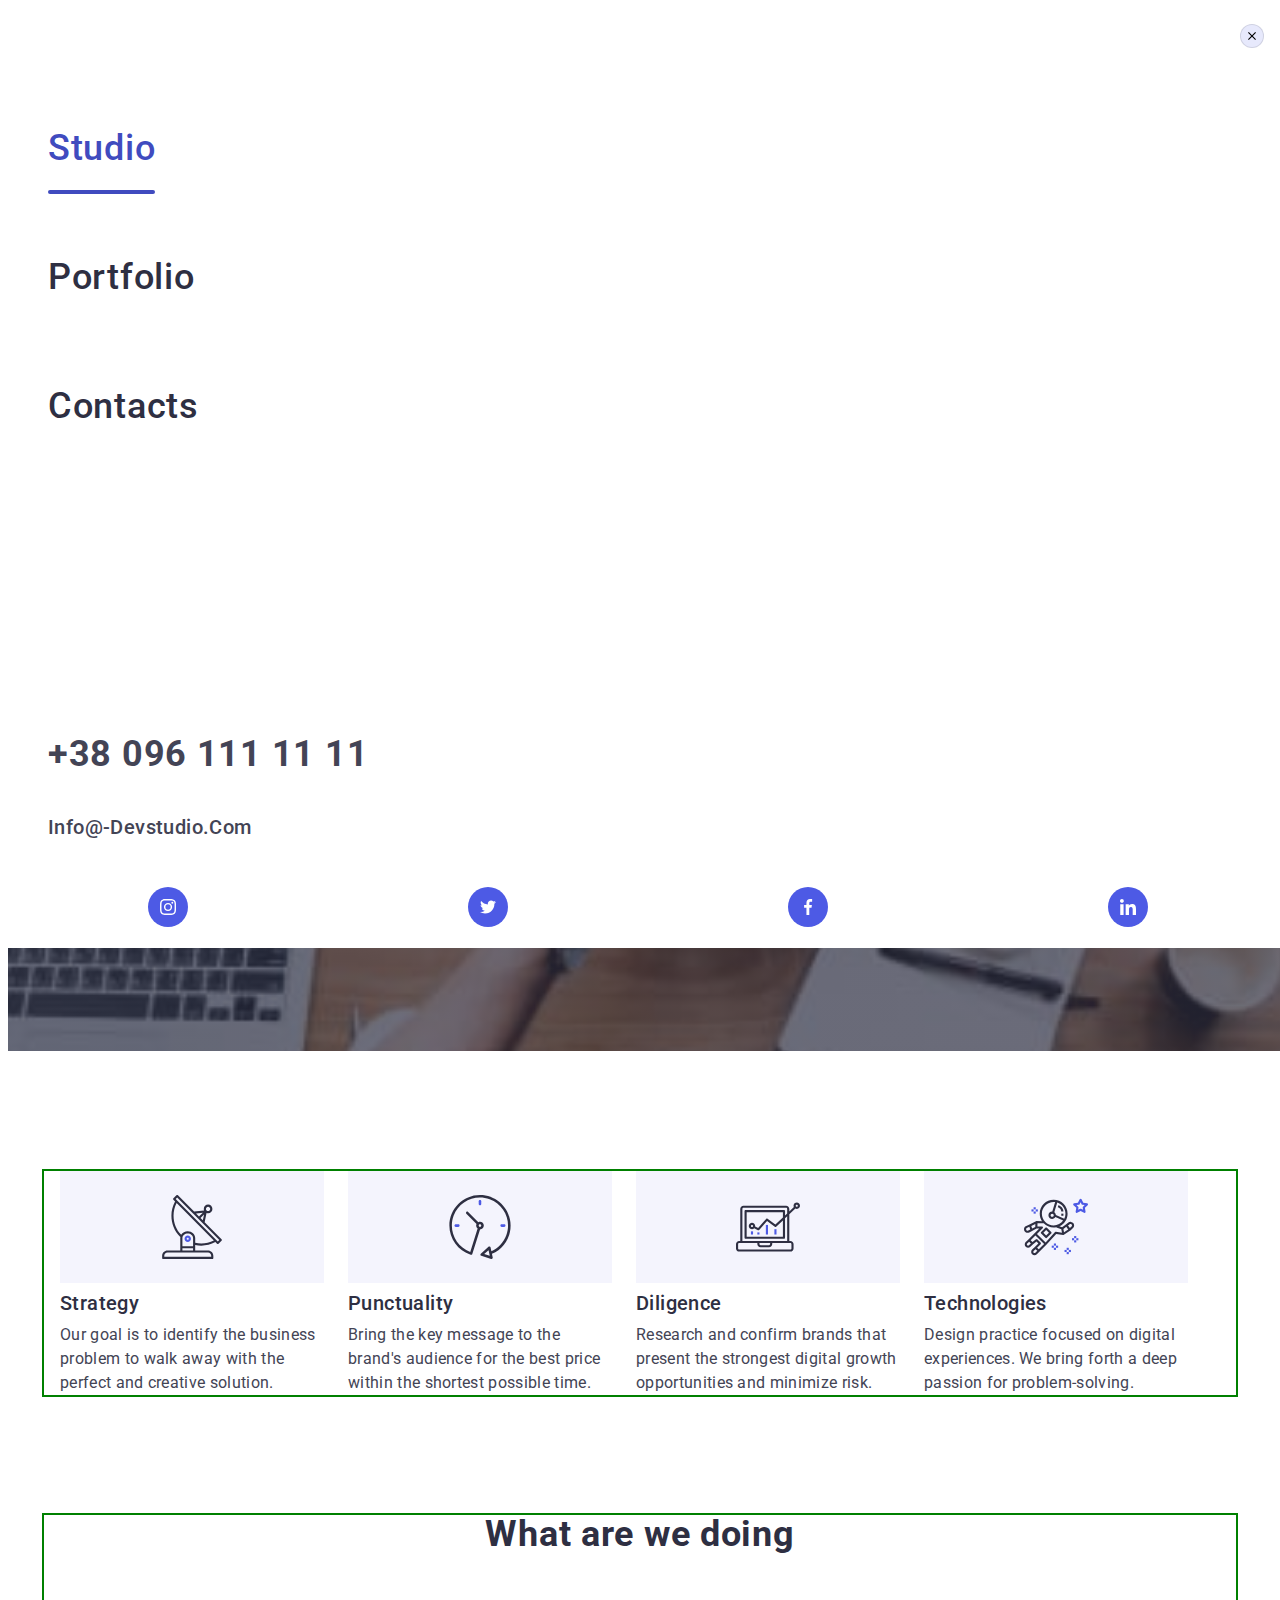
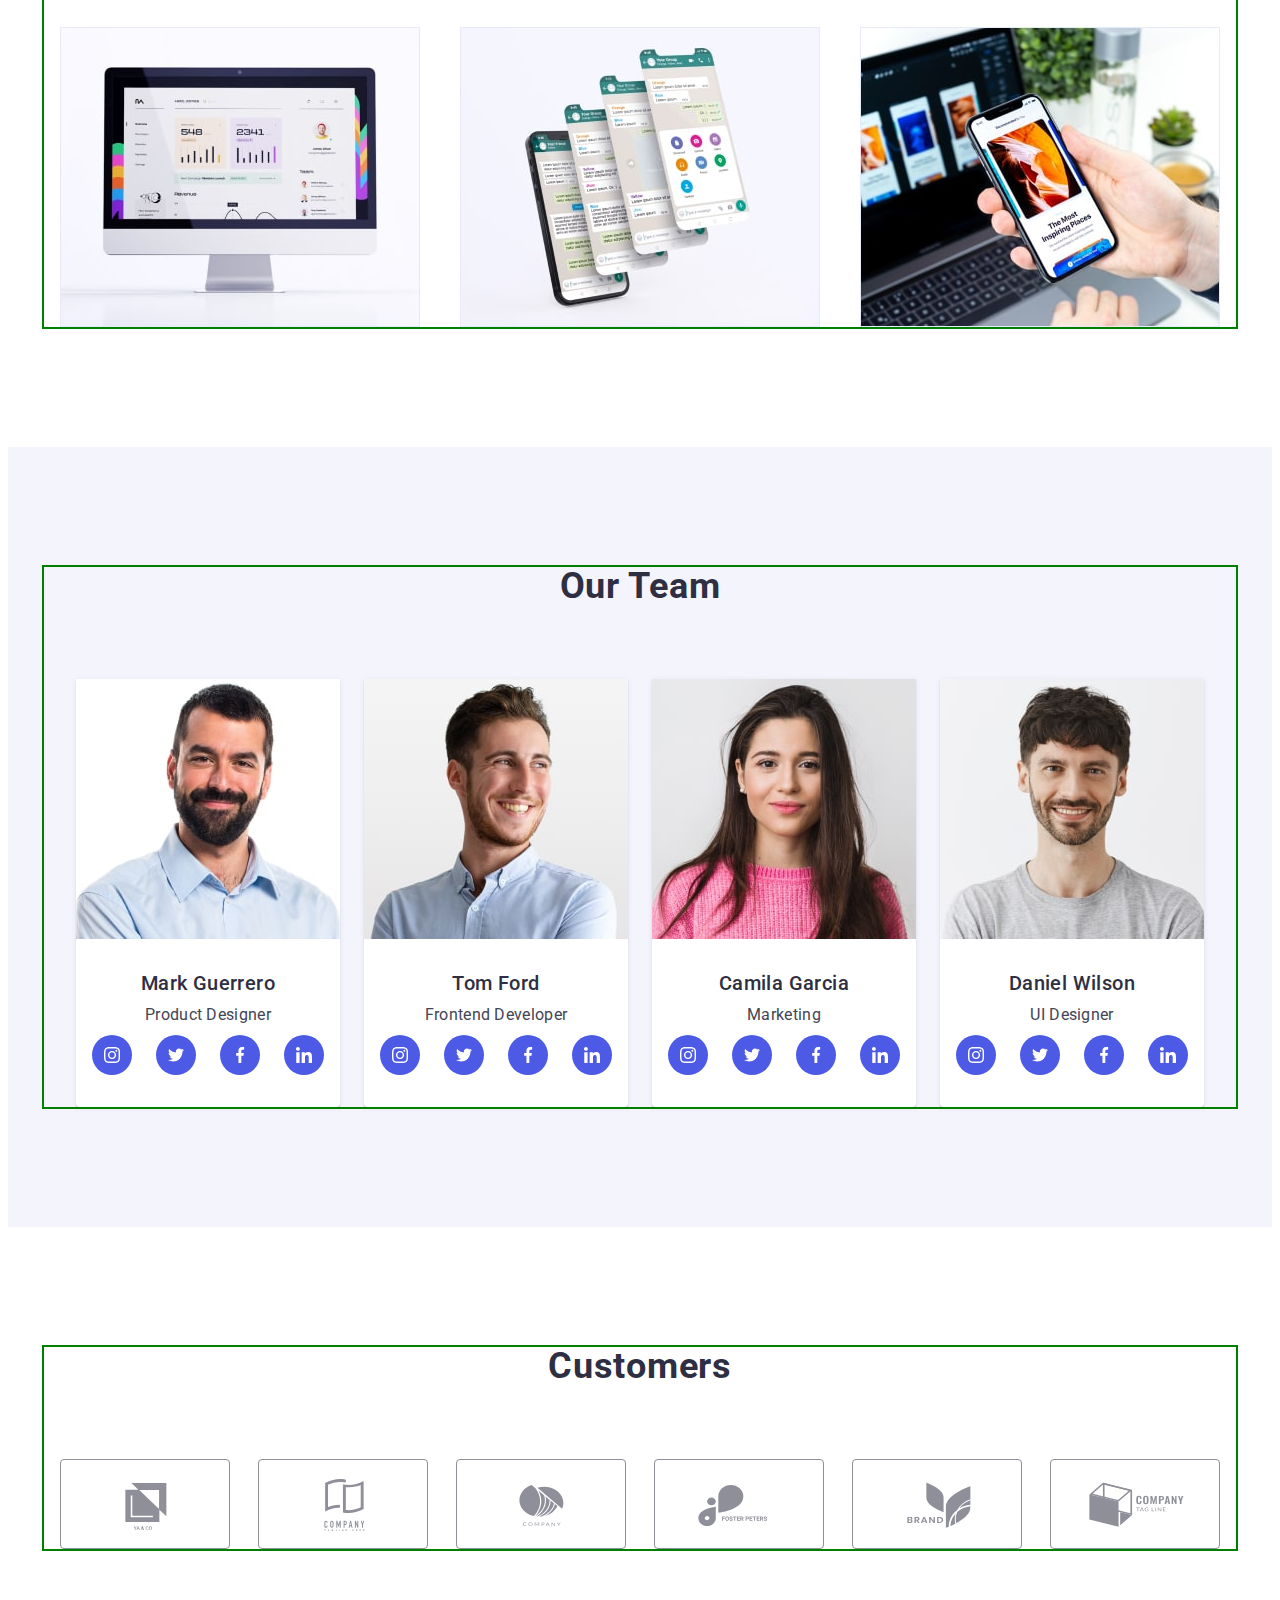
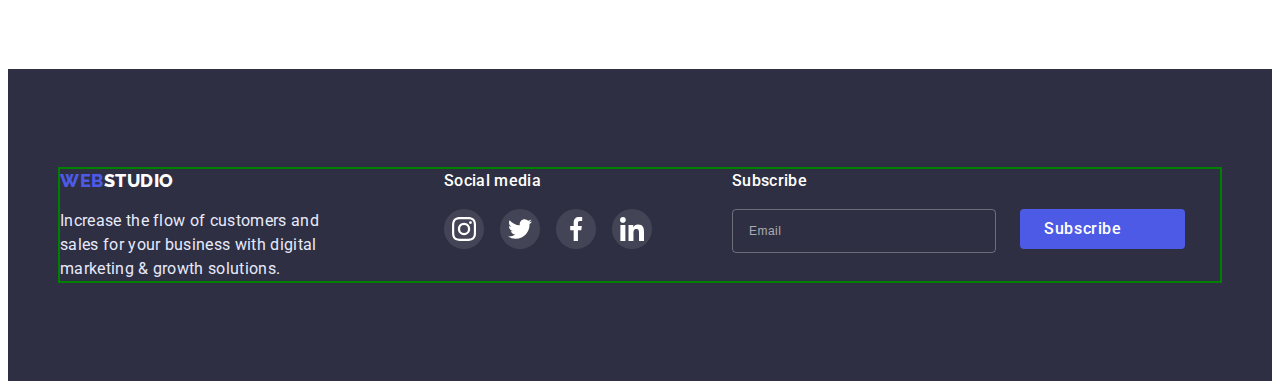
==== index.html @ 38ca559e "footer mob-menu trouble" ====
<!DOCTYPE html>
<html lang="en">
  <head>
    <meta charset="UTF-8" />
    <meta http-equiv="X-UA-Compatible" content="IE=edge" />
    <meta name="viewport" content="width=device-width, initial-scale=1.0" />

    <link rel="preconnect" href="https://fonts.googleapis.com" />
    <link rel="preconnect" href="https://fonts.gstatic.com" crossorigin />
    <link
      href="https://fonts.googleapis.com/css2?family=Raleway:wght@800&family=Roboto:wght@400;500;700;900&display=swap"
      rel="stylesheet"
    />

    <title>WEBSTUDIO</title>
    <link
      rel="stylesheet"
      href="https://cdnjs.cloudflare.com/ajax/libs/modern-normalize/1.1.0/modern-normalize.min.css"
      integrity="sha512-wpPYUAdjBVSE4KJnH1VR1HeZfpl1ub8YT/NKx4PuQ5NmX2tKuGu6U/JRp5y+Y8XG2tV+wKQpNHVUX03MfMFn9Q=="
      crossorigin="anonymous"
      referrerpolicy="no-referrer"
    />
    <link
      rel="stylesheet"
      href="https://cdnjs.cloudflare.com/ajax/libs/animate.css/4.1.1/animate.min.css"
    />
    <link rel="stylesheet" href="./css/style.css" />
  </head>

  <body>
    <!------------------------- Header -->
    <header class="header">
      <div class="container header-container">
        <nav class="header-nav">
          <a href="index.html" class="logo"
            >Web<span class="logo-text">Studio</span></a
          >
          <ul class="header-list">
            <li class="header-item">
              <a href="./index.html" class="nav-link active">Studio</a>
            </li>
            <li class="header-item">
              <a href="./portfolio.html" class="nav-link">Portfolio</a>
            </li>
            <li class="header-item">
              <a href="./index.html" class="nav-link">Contacts</a>
            </li>
          </ul>
        </nav>
        <address>
          <ul class="contacts">
            <li class="contacts-item">
              <a
                href="mailto:info@devstudio.com"
                class="contacts-link contacts-mail"
                >info@-devstudio.com</a
              >
            </li>
            <li class="contacts-item">
              <a href="tel:+380961111111" class="contacts-link"
                >+38 096 111 11 11</a
              >
            </li>
          </ul>
        </address>
        <button type="button" class="mobile-menu">
          <svg class="mobile-menu-icon" width="47" height="32">
            <use href="./img/symbol-defs.svg#icon-menu-open-mobile-icon"></use>
          </svg>
        </button>
      </div>
      <div class="header-menu menu-container">
        <button type="button" class="header-menu-close" data-modal-close>
          <svg class="icon-close" width="8" height="8">
            <use href="./img/sym-defs-modal.svg#icon-close_passive"></use>
          </svg>
        </button>
        <div>
          <ul class="header-menu-list">
            <li class="header-menu-item">
              <a href="./index.html" class="nav-link active">Studio</a>
            </li>
            <li class="header-menu-item">
              <a href="./portfolio.html" class="nav-link">Portfolio</a>
            </li>
            <li class="header-menu-item">
              <a href="./index.html" class="nav-link">Contacts</a>
            </li>
          </ul>
        </div>
        <div>
          <ul class="menu-contacts">
            <li class="menu-contacts-item">
              <a href="tel:+380961111111" class="menu-contacts-link"
                >+38 096 111 11 11</a
              >
            </li>
            <li class="menu-contacts-item">
              <a
                href="mailto:info@devstudio.com"
                class="menu-contacts-link menu-contacts-mail"
                >info@-devstudio.com</a
              >
            </li>
          </ul>
          <ul class="menu-social-list">
            <li class="menu-social-item">
              <a class="menu-social-link menu-sl-color" href>
                <svg class="social-icon-menu" width="16" height="16">
                  <use href="./img/symbol-defs.svg#icon-instagram"></use>
                </svg>
              </a>
            </li>
            <li class="menu-social-item">
              <a class="menu-social-link menu-sl-color" href>
                <svg class="social-icon-menu" width="16" height="16">
                  <use href="./img/symbol-defs.svg#icon-twitter"></use>
                </svg>
              </a>
            </li>
            <li class="menu-social-item">
              <a class="menu-social-link menu-sl-color" href>
                <svg class="social-icon-menu" width="16" height="16">
                  <use href="./img/symbol-defs.svg#icon-facebook"></use>
                </svg>
              </a>
            </li>
            <li class="menu-social-item">
              <a class="menu-social-link menu-sl-color" href>
                <svg class="social-icon-menu" width="16" height="16">
                  <use href="./img/symbol-defs.svg#icon-linkedin"></use>
                </svg>
              </a>
            </li>
          </ul>
        </div>
      </div>
    </header>
    <main>
      <!-- hero -->
      <section class="hero">
        <div class="container">
          <h1 class="hero-title">Effective Solutions for Your Business</h1>
          <button type="button" class="hero-btn" data-modal-open>
            Order Service
          </button>
        </div>
      </section>
      <!--------------------- Features -->
      <section class="section features">
        <div class="container">
          <h2 hidden>features</h2>
          <ul class="features-list">
            <li class="features-item icon-antenna">
              <h3 class="features-title">Strategy</h3>
              <p class="features-text">
                Our goal is to identify the business problem to walk away with
                the perfect and creative solution.
              </p>
            </li>
            <li class="features-item icon-clock">
              <h3 class="features-title">Punctuality</h3>
              <p class="features-text">
                Bring the key message to the brand's audience for the best price
                within the shortest possible time.
              </p>
            </li>
            <li class="features-item icon-diagram">
              <h3 class="features-title">Diligence</h3>
              <p class="features-text">
                Research and confirm brands that present the strongest digital
                growth opportunities and minimize risk.
              </p>
            </li>
            <li class="features-item icon-astronaut">
              <h3 class="features-title">Technologies</h3>
              <p class="features-text">
                Design practice focused on digital experiences. We bring forth a
                deep passion for problem-solving.
              </p>
            </li>
          </ul>
        </div>
      </section>
      <!--------------------- Services -->
      <section class="services">
        <div class="container">
          <h2 class="title">What are we doing</h2>
          <ul class="services-list">
            <li class="services-item">
              <img
                src="./img/mac.jpg"
                alt="codemaker"
                width="360"
                height="300"
              />
            </li>
            <li class="services-item">
              <img
                src="./img/layers.jpg"
                alt="pagemaking"
                width="360"
                height="300"
              />
            </li>
            <li class="services-item">
              <img
                src="./img/iphone.jpg"
                alt="makeup"
                width="360"
                height="300"
              />
            </li>
          </ul>
        </div>
      </section>
      <!------------------------- Team -->
      <section class="team section">
        <div class="container">
          <h2 class="title">Our Team</h2>
          <ul class="team-list">
            <li class="team-item">
              <img
                class="team-img"
                src="./img/mark.jpg"
                alt="Mark Guerrero"
                width="264"
                height="260"
              />
              <div class="team-text">
                <h3 class="team-names">Mark Guerrero</h3>
                <p class="team-prof">Product Designer</p>
                <ul class="social-list">
                  <li class="social-item">
                    <a class="social-link team-sl-color" href>
                      <svg class="social-icon" width="16" height="16">
                        <use href="./img/symbol-defs.svg#icon-instagram"></use>
                      </svg>
                    </a>
                  </li>
                  <li class="social-item">
                    <a class="social-link team-sl-color" href>
                      <svg class="social-icon" width="16" height="16">
                        <use href="./img/symbol-defs.svg#icon-twitter"></use>
                      </svg>
                    </a>
                  </li>
                  <li class="social-item">
                    <a class="social-link team-sl-color" href>
                      <svg class="social-icon" width="16" height="16">
                        <use href="./img/symbol-defs.svg#icon-facebook"></use>
                      </svg>
                    </a>
                  </li>
                  <li class="social-item">
                    <a class="social-link team-sl-color" href>
                      <svg class="social-icon" width="16" height="16">
                        <use href="./img/symbol-defs.svg#icon-linkedin"></use>
                      </svg>
                    </a>
                  </li>
                </ul>
              </div>
            </li>
            <li class="team-item">
              <img
                class="team-img"
                src="./img/tom.jpg"
                alt="Tom Ford"
                width="264"
                height="260"
              />
              <div class="team-text">
                <h3 class="team-names">Tom Ford</h3>
                <p class="team-prof">Frontend Developer</p>
                <ul class="social-list">
                  <li class="social-item">
                    <a class="social-link team-sl-color" href>
                      <svg class="social-icon" width="16" height="16">
                        <use href="./img/symbol-defs.svg#icon-instagram"></use>
                      </svg>
                    </a>
                  </li>
                  <li class="social-item">
                    <a class="social-link team-sl-color" href>
                      <svg class="social-icon" width="16" height="16">
                        <use href="./img/symbol-defs.svg#icon-twitter"></use>
                      </svg>
                    </a>
                  </li>
                  <li class="social-item">
                    <a class="social-link team-sl-color" href>
                      <svg class="social-icon" width="16" height="16">
                        <use href="./img/symbol-defs.svg#icon-facebook"></use>
                      </svg>
                    </a>
                  </li>
                  <li class="social-item">
                    <a class="social-link team-sl-color" href>
                      <svg class="social-icon" width="16" height="16">
                        <use href="./img/symbol-defs.svg#icon-linkedin"></use>
                      </svg>
                    </a>
                  </li>
                </ul>
              </div>
            </li>
            <li class="team-item">
              <img
                class="team-img"
                src="./img/camila.jpg"
                alt="Camila Garcia"
                width="264"
                height="260"
              />
              <div class="team-text">
                <h3 class="team-names">Camila Garcia</h3>
                <p class="team-prof">Marketing</p>
                <ul class="social-list">
                  <li class="social-item">
                    <a class="social-link team-sl-color" href>
                      <svg class="social-icon" width="16" height="16">
                        <use href="./img/symbol-defs.svg#icon-instagram"></use>
                      </svg>
                    </a>
                  </li>
                  <li class="social-item">
                    <a class="social-link team-sl-color" href>
                      <svg class="social-icon" width="16" height="16">
                        <use href="./img/symbol-defs.svg#icon-twitter"></use>
                      </svg>
                    </a>
                  </li>
                  <li class="social-item">
                    <a class="social-link team-sl-color" href>
                      <svg class="social-icon" width="16" height="16">
                        <use href="./img/symbol-defs.svg#icon-facebook"></use>
                      </svg>
                    </a>
                  </li>
                  <li class="social-item">
                    <a class="social-link team-sl-color" href>
                      <svg class="social-icon" width="16" height="16">
                        <use href="./img/symbol-defs.svg#icon-linkedin"></use>
                      </svg>
                    </a>
                  </li>
                </ul>
              </div>
            </li>
            <li class="team-item">
              <img
                class="team-img"
                src="./img/daniel.jpg"
                alt="Daniel Wilson"
                width="264"
                height="260"
              />
              <div class="team-text">
                <h3 class="team-names">Daniel Wilson</h3>
                <p class="team-prof">UI Designer</p>
                <ul class="social-list">
                  <li class="social-item">
                    <a class="social-link team-sl-color" href>
                      <svg class="social-icon" width="16" height="16">
                        <use href="./img/symbol-defs.svg#icon-instagram"></use>
                      </svg>
                    </a>
                  </li>
                  <li class="social-item">
                    <a class="social-link team-sl-color" href>
                      <svg class="social-icon" width="16" height="16">
                        <use href="./img/symbol-defs.svg#icon-twitter"></use>
                      </svg>
                    </a>
                  </li>
                  <li class="social-item">
                    <a class="social-link team-sl-color" href>
                      <svg class="social-icon" width="16" height="16">
                        <use href="./img/symbol-defs.svg#icon-facebook"></use>
                      </svg>
                    </a>
                  </li>
                  <li class="social-item">
                    <a class="social-link team-sl-color" href>
                      <svg class="social-icon" width="16" height="16">
                        <use href="./img/symbol-defs.svg#icon-linkedin"></use>
                      </svg>
                    </a>
                  </li>
                </ul>
              </div>
            </li>
          </ul>
        </div>
      </section>
      <!-- ---------------------- Customers -->
      <section class="customers">
        <div class="container transform-version">
          <h2 class="title">Customers</h2>
          <ul class="customers-list">
            <li class="customers-item">
              <a href="./index.html" class="cust-beauty">
                <svg class="cust-icons" width="104" height="56">
                  <use href="./img/symbol-defs.svg#icon-cst-Logo1"></use>
                </svg>
              </a>
            </li>
            <li class="customers-item">
              <a href="./index.html" class="cust-beauty">
                <svg class="cust-icons" width="104" height="56">
                  <use href="./img/symbol-defs.svg#icon-cst-Logo2"></use>
                </svg>
              </a>
            </li>
            <li class="customers-item">
              <a href="./index.html" class="cust-beauty">
                <svg class="cust-icons" width="104" height="56">
                  <use href="./img/symbol-defs.svg#icon-cst-Logo3"></use>
                </svg>
              </a>
            </li>
            <li class="customers-item">
              <a href="./index.html" class="cust-beauty">
                <svg class="cust-icons" width="104" height="56">
                  <use href="./img/symbol-defs.svg#icon-cst-Logo4"></use>
                </svg>
              </a>
            </li>
            <li class="customers-item">
              <a href="./index.html" class="cust-beauty">
                <svg class="cust-icons" width="104" height="56">
                  <use href="./img/symbol-defs.svg#icon-cst-Logo5"></use>
                </svg>
              </a>
            </li>
            <li class="customers-item">
              <a href="./index.html" class="cust-beauty">
                <svg class="cust-icons" width="104" height="56">
                  <use href="./img/symbol-defs.svg#icon-cst-Logo6"></use>
                </svg>
              </a>
            </li>
          </ul>
        </div>
      </section>
    </main>
    <!------------------------- Footer -->
    <footer class="footer">
      <div class="container footer-deco">
        <div class="footer-logo-block">
          <a href="index.html" class="logo"
            >Web<span class="footer-logo">Studio</span>
          </a>
          <p class="footer-text">
            Increase the flow of customers and sales for your business with
            digital marketing & growth solutions.
          </p>
        </div>
        <div class="footer-social-block">
          <p class="footer-social">Social media</p>
          <ul class="footer-s-list">
            <li class="footer-s-item">
              <a class="footer-s-link footer-sl-color" href>
                <svg class="footer-s-icon" width="24" height="24">
                  <use href="./img/symbol-defs.svg#icon-instagram"></use>
                </svg>
              </a>
            </li>
            <li class="footer-s-item">
              <a class="footer-s-link footer-sl-color" href>
                <svg class="footer-s-icon" width="24" height="24">
                  <use href="./img/symbol-defs.svg#icon-twitter"></use>
                </svg>
              </a>
            </li>
            <li class="footer-s-item">
              <a class="footer-s-link footer-sl-color" href>
                <svg class="footer-s-icon" width="24" height="24">
                  <use href="./img/symbol-defs.svg#icon-facebook"></use>
                </svg>
              </a>
            </li>
            <li class="footer-s-item">
              <a class="footer-s-link footer-sl-color" href>
                <svg class="footer-s-icon" width="24" height="24">
                  <use href="./img/symbol-defs.svg#icon-linkedin"></use>
                </svg>
              </a>
            </li>
          </ul>
        </div>
        <div class="footer-field">
          <p class="footer-social">Subscribe</p>
          <form action="#" class="form-submit">
            <input
              type="email"
              name="user-mail"
              class="footer-input"
              placeholder="Email"
              required
              pattern="[a-z0-9._%+-]+@[a-z0-9.-]+.[a-z]{2,4}"
            />
            <button type="submit" class="footer-btn" data-modal-open>
              Subscribe
              <svg class="icon-tlgrm" width="24" height="24">
                <use href="./img/sym-defs-modal.svg#icon-tlgrm"></use>
              </svg>
            </button>
          </form>
        </div>
      </div>
    </footer>
    <!---------------------------- Modal --------------->
    <div class="backdrop is-hidden" data-modal>
      <div class="modal">
        <button type="button" class="modal-close" data-modal-close>
          <svg class="icon-close" width="8" height="8">
            <use href="./img/sym-defs-modal.svg#icon-close_passive"></use>
          </svg>
        </button>
        <p class="modal-title">Leave your contacts and we will call you back</p>
        <form action="#" class="modal-forms">
          <div class="modal-field">
            <label class="modal-label" for="user-name">Name</label>
            <div class="input-wrap">
              <input
                type="text"
                name="user-name"
                class="modal-input"
                id="user-name"
                placeholder="Arch Stantone"
                required
              />
              <svg class="modal-icon-person modal-icon" width="18" height="24">
                <use href="./img/sym-defs-modal.svg#icon-person"></use>
              </svg>
            </div>
          </div>
          <div class="modal-field">
            <label class="modal-label" for="user-tel">Phone</label>
            <div class="input-wrap">
              <input
                type="tel"
                name="user-tel"
                class="modal-input"
                id="user-tel"
                placeholder="+380 (78) 313-87-87"
                required
                title="+380 (78) 313-87-87"
                pattern="[\+]\d{3}\s[\(]\d{2}[\)]\s\d{3}[\-]\d{2}[\-]\d{2}"
              />
              <svg class="modal-icon-phone modal-icon" width="18" height="24">
                <use href="./img/sym-defs-modal.svg#icon-phone"></use>
              </svg>
            </div>
          </div>
          <div class="modal-field">
            <label class="modal-label" for="user-mail">Email</label>
            <div class="input-wrap">
              <input
                type="email"
                name="user-mail"
                class="modal-input"
                id="user-mail"
                placeholder="stantone@email.ho"
                required
                pattern="[a-z0-9._%+-]+@[a-z0-9.-]+.[a-z]{2,4}"
              />
              <svg class="modal-icon-letter modal-icon" width="18" height="24">
                <use href="./img/sym-defs-modal.svg#icon-letter"></use>
              </svg>
            </div>
          </div>
          <div class="modal-field">
            <label class="modal-label" for="user-comment">Comment</label>
            <textarea
              id="user-comment"
              placeholder="Text input"
              class="modal-textarea"
            ></textarea>
          </div>
          <div class="input-wrap">
            <input
              type="checkbox"
              name="policy"
              class="modal-check visually-hidden"
              id="policy"
              value="true"
            />
            <label for="policy" class="policy-text">
              <span>
                <svg class="check-icon" width="10" height="8">
                  <use href="./img/sym-defs-modal.svg#icon-VVVVV"></use>
                </svg> </span
              >I accept the terms and conditions of the
              <a href="#" class="policy-link"> Privacy Policy</a></label
            >
          </div>
          <button type="submit" class="modal-submit">Send</button>
        </form>
        <!-- <form action="" class="modal-forms">
          <fieldset class="modal-data-group">
            <legend>
            </legend>
          <lable class="modal-lable-name">
            Name
            <input type="text" class="modal-input-name">
          </lable>
          <lable class="modal-lable-phone">
            Phone
            <input type="tel" class="modal-input-phone">
          </lable>
          <lable class="modal-lable-mail">
            Email
            <input type="email" class="modal-input-mail">
          </lable>
          <lable class="modal-lable-comment">
            Comment
            <input type="textarea" class="modal-input-comment">
          </fieldset>
          <fieldset class="modal-data-check">
            <legend class="Policy">
              I accept the terms and conditions of the
              <span class="policy-link">
                <a href="./index.html" class="policy-link-data"> Privacy Policy</a>
              </span>
            </legend>
          <lable class="modal-lable-checkbox">
            <input type="checkbox" class="checkbox">
          </lable>
          </fieldset>
        </form> -->
      </div>
    </div>
    <script src="./js/modal.js"></script>
  </body>
</html>
---- css/style.css ----
h1,
h2,
h3,
h4,
h5,
h6,
p {
  margin: 0;
}
ul {
  margin: 0;
  padding-left: 0;
}
address {
  font-style: normal;
}
img {
  display: block;
  max-width: 100%;
  height: auto;
}
:root {
  --color-special-light: #ffffff;
  --main-bg-color: #2f303a;
  --secondary-bg-color: #f4f4fd;
  --footer-nav-color: #2e2f42;
  --footer-text: #e7e9fc;
  --logo-iris: #4d5ae5;
  --contacts-color: #434455;
  --accent-button: #404bbf;
  --light-slate: #8e8f99;
  --bg-color-footer-icon: rgba(255, 255, 255, 0.1);
  --modal-background: #fcfcfc;
  --input-border: rgba(33, 33, 33, 0.2);
  --input-color-text: rgba(117, 117, 117, 0.5);
  --input-policy-text: rgba(117, 117, 117, 1);
  --input-footer-border: rgba(255, 255, 255, 0.3);
}
body {
  background-color: var(--color-special-light);
  font-family: "Roboto", sans-serif;
  letter-spacing: 0.02em;
  color: var(--contacts-color);
}
.visually-hidden {
  position: absolute;
  width: 1px;
  height: 1px;
  margin: -1px;
  border: 0;
  padding: 0;
  white-space: nowrap;
  clip-path: inset(100%);
  clip: rect(0 0 0 0);
  overflow: hidden;
}
.container {
  width: 100%;
  padding-left: 16px;
  padding-right: 16px;
  margin: 0 auto;
  outline: 2px solid green;
}
.section {
  padding-top: 120px;
  padding-bottom: 120px;
}
.menu-container {
  display: flex;
  flex-direction: column;
  justify-content: space-between;
  height: 100%;
  display: block;
}

/* ---------------- header -------------------------------------- */
.header {
  border-bottom: 1px solid var(--footer-text);
}
.header-container {
  display: flex;
  justify-content: space-between;
  align-items: center;
}
.header-nav > .header-list {
  display: none;
}

.logo {
  font-family: "Raleway", sans-serif;
  font-weight: 800;
  font-size: 18px;
  line-height: 1.33;
  letter-spacing: 0.03em;
  color: var(--logo-iris);
  text-transform: uppercase;
  text-decoration: none;
  margin-right: 76px;
}
.logo-text {
  font-family: "Raleway", sans-serif;
  font-weight: 800;
  font-size: 18px;
  line-height: 1.33;
  letter-spacing: 0.03em;
  color: var(--footer-nav-color);
  text-transform: uppercase;
  text-decoration: none;
}
.header-list {
  list-style: none;
  display: flex;
  align-items: center;
  gap: 40px;
}
.nav-link {
  position: relative;
  display: block;
  padding: 24px 0;
  text-decoration: none;
  font-weight: 500;
  line-height: 1.14;
  letter-spacing: 0.02em;
  color: var(--footer-nav-color);
  transition: color 250ms cubic-bezier(0.32, 0, 0.67, 0);
}
.nav-link:is(:hover, :focus) {
  color: var(--accent-button);
}
.active {
  color: var(--accent-button);
}
.active::after {
  display: block;
  content: "";
  width: 100%;
  height: 4px;
  background-color: var(--accent-button);
  position: absolute;
  bottom: -1px;
  border-radius: 2px;
}
.nav-link.active {
  color: var(--accent-button);
}
address {
  display: none;
}
.contacts {
  list-style: none;
  display: flex;
  align-items: center;
}
.contacts-link {
  text-decoration: none;
  color: var(--contacts-color);
  font-weight: 400;
  line-height: 1.5;
  transition: color 250ms cubic-bezier(0.32, 0, 0.67, 0);
}
.contacts-link:is(:hover, :focus) {
  color: var(--accent-button);
}
.contacts-mail {
  margin-right: 40px;
}
/* ------------------- mobile menu ------------ */
.mobile-menu {
  width: 32px;
  height: 22px;
  background-color: transparent;
  border: none;
}
.mobile-menu-icon {
  stroke: var(--footer-nav-color);
  width: 32px;
  height: 22px;
}
.mobile-menu {
}
.mobile-menu-icon {
}
.header-menu {
  width: 100%;
  height: 100%;
  background-color: var(--color-special-light);
  position: fixed;
  top: 0;
  padding-top: 24px;
  padding-bottom: 24px;
}
.header-menu-close {
  position: absolute;
  cursor: pointer;
  top: 24px;
  right: 24px;
  width: 24px;
  height: 24px;
  background-color: var(--footer-text);
  border: 1px solid rgba(0, 0, 0, 0.1);
  border-radius: 50%;
  display: flex;
  align-items: center;
  justify-content: center;
  margin-left: auto;
  margin-bottom: 32px;
  transition: background-color 250ms cubic-bezier(0.32, 0, 0.67, 0);
}
.icon-close {
  transition: fill 250ms cubic-bezier(0.32, 0, 0.67, 0);
}
.header-menu-close:is(:hover, :focus) {
  background-color: var(--accent-button);
}
.header-menu-close:is(:hover, :focus) .icon-close {
  fill: var(--color-special-light);
}
.header-menu-list {
  list-style: none;
  display: flex;
  flex-direction: column;
  align-items: flex-start;
  margin-top: 80px;
  margin-left: 40px;
  gap: 40px;
  color: var(--contacts-color);
}
.header-menu-item {
  font-weight: 700;
  font-size: 36px;
  line-height: 1.11;
  letter-spacing: 0.02em;
  text-transform: capitalize;
}
.nav-link {
}
.active {
}
.menu-contacts {
  list-style: none;
  text-decoration: none;
  display: flex;
  flex-direction: column;
  align-items: flex-start;
  margin-top: 284px;
  margin-left: 40px;
  gap: 40px;
}
.menu-contacts-item {
  list-style: none;
  text-decoration: none;
  width: 100%;
}
.menu-contacts-link {
  text-decoration: none;
  color: var(--contacts-color);
  font-weight: 700;
  font-size: 36px;
  line-height: 1.11;
  letter-spacing: 0.02em;
  text-transform: capitalize;
  transition: color 250ms cubic-bezier(0.32, 0, 0.67, 0);
}
.menu-contacts-mail {
  font-weight: 500;
  font-size: 20px;
  line-height: 1.2;
  letter-spacing: 0.02em;
}
.contacts-link {
}
.menu-social-list {
  display: flex;
  list-style: none;
  text-decoration: none;
  justify-content: space-around;
  height: 40px;
  margin-top: 48px;
}
.menu-social-item {
}
.menu-social-link {
  text-decoration: none;
  height: 40px;
  width: 40px;
  display: inline-flex;
  justify-content: center;
  align-items: center;
  border-radius: 50%;
  background-color: rgba(255, 255, 255, 0.1);
  transition: background-color 250ms cubic-bezier(0.32, 0, 0.67, 0);
}
.menu-sl-color {
  background-color: var(--logo-iris);
  transition: background-color 250ms cubic-bezier(0.32, 0, 0.67, 0);
}
.social-icon-menu {
  fill: var(--color-special-light);
}
.menu-sl-color:is(:hover, :focus) {
  background-color: var(--accent-button);
}

/* ---------------footer------------- */

.footer {
  background-color: var(--footer-nav-color);
  padding: 96px 15px;
}
.footer-deco {
  display: flex;
  flex-direction: column;
  gap: 72px;
}
.footer-logo {
  font-family: "Raleway", sans-serif;
  font-weight: 800;
  font-size: 18px;
  line-height: 1.33;
  letter-spacing: 0.03em;
  color: var(--color-special-light);
  text-transform: uppercase;
  text-decoration: none;
}
.footer-text {
  line-height: 1.5;
  letter-spacing: 0.02em;
  color: var(--footer-text);
  width: 264px;
  margin-top: 16px;
}
.footer-logo-block {
  display: flex;
  align-items: flex-start;
  flex-direction: column;
  align-items: center;
}
.footer-logo-block > .logo {
  margin: 0 auto;
}
.footer-social-block {
  margin: 0 auto;
}
.footer-social {
  font-weight: 500;
  line-height: 1.5;
  color: var(--color-special-light);
  text-align: center;
}
.footer-s-list {
  display: flex;
  list-style: none;
  text-decoration: none;
  margin-top: 16px;
  gap: 16px;
}
.footer-s-link {
  text-decoration: none;
  height: 40px;
  width: 40px;
  display: inline-flex;
  justify-content: center;
  align-items: center;
  border-radius: 50%;
  background-color: rgba(255, 255, 255, 0.1);
  transition: background-color 250ms cubic-bezier(0.32, 0, 0.67, 0);
}
.footer-s-icon {
  fill: var(--color-special-light);
}

.footer-s-link:is(:hover, :focus) {
  background-color: #31d0aa;
}
.footer-field {
  display: flex;
  flex-direction: column;
  margin: 0 auto;
  width: 100%;
  gap: 16px;
}
.form-submit {
  display: flex;
  flex-direction: column;
  gap: 24px;
}

.footer-input {
  width: 100%;
  height: 40px;
  border: 1px solid var(--input-footer-border);
  border-radius: 4px;
  font-weight: 400;
  font-size: 12px;
  line-height: 2;
  letter-spacing: 0.04em;
  color: rgba(255, 255, 255, 0.6);
  background-color: transparent;
  padding-left: 16px;
  outline: transparent;
}
.footer-input::placeholder {
  font-weight: 400;
  font-size: 12px;
  line-height: 2;
  letter-spacing: 0.04em;
  color: rgba(255, 255, 255, 0.6);
}
.footer-btn {
  font-family: "Roboto", sans-serif;
  font-style: normal;
  font-weight: 500;
  font-size: 16px;
  line-height: 1.5;
  letter-spacing: 0.04em;
  width: 165px;
  height: 40px;
  color: var(--color-special-light);
  background: var(--logo-iris);
  cursor: pointer;
  border: none;
  padding: 8px 24px;
  border-radius: 4px;
  display: flex;
  flex-direction: row;
  margin: 0 auto;
  gap: 16px;
  transition: background 250ms cubic-bezier(0.32, 0, 0.67, 0);
  text-align: center;
}
.footer-btn:is(:hover, :focus) {
  background: var(--accent-button);
}

.footer-btn-icon {
}
.icon-tlgrm {
  fill: var(--color-special-light);
}
/* --------------- gallery ----------- */

.portfolio {
  padding-bottom: 120px;
  padding-top: 96px;
}
.filter-list {
  list-style: none;
  text-decoration: none;
  display: flex;
  gap: 24px;
  margin-bottom: 72px;
  justify-content: center;
}
.filter-btn {
  font-family: "Roboto", sans-serif;
  font-style: normal;
  font-weight: 500;
  font-size: 16px;
  line-height: 1.5;
  letter-spacing: 0.04em;
  color: #4d5ae5;
  background: #f4f4fd;
  border: none;
  border-radius: 4px;
  padding: 12px 24px;
  cursor: pointer;
  transition: color, box-shadow,
    background-color 250ms cubic-bezier(0.32, 0, 0.67, 0);
}
.filter-btn:is(:hover, :focus) {
  background-color: var(--accent-button);
  color: var(--color-special-light);
  box-shadow: 0px 3px 1px rgba(0, 0, 0, 0.1), 0px 2px 1px rgba(0, 0, 0, 0.08),
    0px 2px 2px rgba(0, 0, 0, 0.12);
}
.gallery-item {
  transition: box-shadow 250ms cubic-bezier(0.32, 0, 0.67, 0);
}
.gallery-item:hover .magic-text {
  transform: translateY(0);
  transition: transform 250ms cubic-bezier(0.32, 0, 0.67, 0);
}
.gallery-item:hover {
  box-shadow: 0px 1px 6px rgba(46, 47, 66, 0.08),
    0px 1px 1px rgba(46, 47, 66, 0.16), 0px 2px 1px rgba(46, 47, 66, 0.08);
}
.magic-wrapper {
  position: relative;
  overflow: hidden;
}
.magic-text {
  position: absolute;
  top: 0;
  line-height: 1.5;
  letter-spacing: 0.02em;
  color: var(--secondary-bg-color);
  background-color: var(--logo-iris);
  background-blend-mode: soft-light;
  padding: 40px 32px;
  height: 100%;
  transform: translateY(100%);
  transition: transform 250ms cubic-bezier(0.4, 0, 0.2, 1);
  overflow: auto;
  /* transition-timing-function: cubic-bezier(0.4, 0, 0.2, 1); */
}

.gallery-list {
  list-style: none;
  display: flex;
  flex-wrap: wrap;
  gap: 24px;
}
.gallery-item:nth-child(n + 4) {
  margin-top: 24px;
}
.gallery-title {
  font-weight: 500;
  font-size: 20px;
  line-height: 1.2;
  letter-spacing: 0.02em;
  color: var(--footer-nav-color);
  margin-bottom: 8px;
}
.gallery-text {
  line-height: 1.5;
  color: var(--contacts-color);
}
.gallery-card {
  padding: 32px 0 32px 16px;
  border: 1px solid var(--footer-text);
  border-top: none;
}

/* -------------------------- Hero ------------------------------------ */

.hero {
  width: 428px;
  height: 432px;
  margin-left: auto;
  margin-right: auto;
  background-image: linear-gradient(
      0deg,
      rgba(46, 47, 66, 0.7),
      rgba(46, 47, 66, 0.7)
    ),
    url(../img/bg-mob-1.jpeg);
  background-color: var(--footer-nav-color);
  background-repeat: no-repeat;
  background-size: cover;
  background-position: center;
  padding: 112px 0;
}
@media (min-device-pixel-ratio: 2),
  (min-resolution: 192dpi),
  (min-resolution: 2dppx) {
  .hero {
    background-image: linear-gradient(
        0deg,
        rgba(46, 47, 66, 0.7),
        rgba(46, 47, 66, 0.7)
      ),
      url(../img/bg-mob-2.jpeg);
  }
}

.hero-title {
  font-weight: 700;
  font-size: 36px;
  line-height: 1.11;
  letter-spacing: 0.02em;
  color: var(--color-special-light);
  width: 320px;
  text-align: center;
  text-transform: capitalize;
  margin-left: auto;
  margin-right: auto;
  margin-bottom: 72px;
}
.hero-btn {
  font-family: "Roboto", sans-serif;
  font-style: normal;
  font-weight: 500;
  font-size: 16px;
  line-height: 1.5;
  letter-spacing: 0.04em;
  color: var(--color-special-light);
  background: var(--logo-iris);
  cursor: pointer;
  border: none;
  padding: 16px 32px;
  border-radius: 4px;
  display: block;
  margin: 0 auto;
  transition: background 250ms cubic-bezier(0.32, 0, 0.67, 0);
}
.hero-btn:is(:hover, :focus) {
  background: var(--accent-button);
}
/* ---------- features -------------- */

.features-list {
  display: flex;
  flex-direction: column;
  gap: 72px;
}
.features-item {
  list-style: none;
  width: 100%;
}
.features-title {
  margin: 0 auto;
  margin-bottom: 8px;
  font-weight: 700;
  font-size: 36px;
  line-height: 1.11;
  letter-spacing: 0.02em;
  color: var(--footer-nav-color);
  text-align: center;
}
.features-text {
  font-weight: 500;
  font-size: 16px;
  line-height: 1.5;
  letter-spacing: 0.02em;
  color: var(--contacts-color);
}

/* ------------ services ----------- */

.services {
  padding-bottom: 120px;
}
.title {
  font-weight: 700;
  font-size: 36px;
  line-height: 1.11;
  letter-spacing: 0.02em;
  color: var(--footer-nav-color);
  margin-bottom: 72px;
  text-align: center;
}
.services-list {
  list-style: none;
  text-decoration: none;
  display: flex;
  justify-content: space-between;
}

/*------------------ team ------------*/

.team {
  background: var(--secondary-bg-color);
  padding-top: 96px;
  padding-bottom: 128px;
}
.team-list {
  text-decoration: none;
  list-style: none;
  display: flex;
  /* ------m0-m1-------- */
  flex-direction: column;
  justify-content: space-between;
  gap: 72px;
}
.team-item {
  max-width: 264px;
  max-height: 428px;
  background: var(--color-special-light);
  box-shadow: 0px 1px 6px rgba(46, 47, 66, 0.08),
    0px 1px 1px rgba(46, 47, 66, 0.16), 0px 2px 1px rgba(46, 47, 66, 0.08);
  border-radius: 0px 0px 4px 4px;
  margin: 0 auto;
}
.team-img {
  align-items: center;
}
.team-text {
  padding: 32px 16px;
}
.team-names {
  font-weight: 500;
  font-size: 20px;
  line-height: 1.2;
  letter-spacing: 0.02em;
  color: var(--footer-nav-color);
  margin-bottom: 8px;
  text-align: center;
}
.team-prof {
  line-height: 1.5;
  letter-spacing: 0.02em;
  text-align: center;
  margin-bottom: 8px;
}
.social-list {
  display: flex;
  list-style: none;
  text-decoration: none;
  justify-content: space-between;
  height: 40px;
  gap: 24px;
}

.social-link {
  text-decoration: none;
  height: 40px;
  width: 40px;
  display: inline-flex;
  justify-content: center;
  align-items: center;
  border-radius: 50%;
  /* background-color: var(--logo-iris); */
}
.team-sl-color {
  background-color: var(--logo-iris);
  transition: background-color 250ms cubic-bezier(0.32, 0, 0.67, 0);
}

.social-icon {
  fill: var(--color-special-light);
}
.team-sl-color:is(:hover, :focus) {
  background-color: var(--accent-button);
}

/*------------------ Customers --------- */
.customers {
  padding-top: 96px;
  padding-bottom: 96px;
}
.customers-list {
  display: flex;
  flex-wrap: wrap;
  row-gap: 72px;
  column-gap: 16px;
  list-style: none;
  text-decoration: none;
  justify-content: center;
}
.cust-beauty {
  width: 190px;
  height: 88px;
  display: flex;
  justify-content: center;
  align-items: center;
  border: 1px solid var(--light-slate);
  border-radius: 4px;
  transition: border-color 250ms cubic-bezier(0.32, 0, 0.67, 0);
}
.cust-icons {
  fill: var(--light-slate);
  transition: fill 250ms cubic-bezier(0.32, 0, 0.67, 0);
}
.cust-beauty:is(:hover, :focus) {
  border-color: var(--accent-button);
}
.cust-beauty:is(:hover, :focus) .cust-icons {
  fill: var(--accent-button);
}

/* -------------------modal--------------------------- */
.backdrop {
  position: fixed;
  top: 0;
  width: 100%;
  height: 100%;
  background-color: rgba(46, 47, 66, 0.4);
  transition: opacity 250ms cubic-bezier(0.32, 0, 0.67, 0),
    visibility 250ms cubic-bezier(0.32, 0, 0.67, 0);
}

.modal {
  position: absolute;

  top: 50%;
  left: 50%;
  transform: translate(-50%, -50%) scale(1);
  transition: transform 250ms cubic-bezier(0.32, 0, 0.67, 0);
  width: 408px;
  height: 584px;
  background-color: var(--modal-background);
  border-radius: 4px;
  padding: 72px 24px 24px 24px;
  color: var(--light-slate);
}
.backdrop.is-hidden .modal {
  transform: translate(-50%, -50%) scale(0);
}
.modal-close {
  position: absolute;
  cursor: pointer;
  top: 24px;
  right: 24px;
  width: 24px;
  height: 24px;
  background-color: var(--footer-text);
  border: 1px solid rgba(0, 0, 0, 0.1);
  border-radius: 50%;
  display: flex;
  align-items: center;
  justify-content: center;
  margin-left: auto;
  transition: background-color 250ms cubic-bezier(0.32, 0, 0.67, 0);
}
.icon-close {
  transition: fill 250ms cubic-bezier(0.32, 0, 0.67, 0);
}
.is-hidden {
  opacity: 0;
  visibility: hidden;
  pointer-events: none;
}
.modal-close:is(:hover, :focus) {
  background-color: var(--accent-button);
}
.modal-close:is(:hover, :focus) .icon-close {
  fill: var(--color-special-light);
}
.modal-title {
  font-weight: 500;
  line-height: 1.5;
  text-align: center;
  letter-spacing: 0.02em;
  color: var(--footer-nav-color);
  margin-bottom: 16px;
}
.modal-field {
  margin-bottom: 8px;
}
.modal-label {
  display: block;
}
.modal-lable,
.modal-comment {
  font-size: 12px;
  line-height: 1.17;
  letter-spacing: 0.04em;
  color: var(--light-slate);
  margin-bottom: 4px;
}
.modal-input {
  width: 100%;
  height: 40px;
  border: 1px solid var(--input-border);
  border-radius: 4px;
  background-color: transparent;
  padding-left: 38px;
  outline: transparent;
}
.modal-input:focus {
  border-color: var(--logo-iris);
}
.modal-input:focus + .modal-icon {
  fill: var(--logo-iris);
}
.modal-input::placeholder,
.modal-textarea::placeholder {
  font-family: "Roboto";
  font-style: normal;
  font-weight: 400;
  font-size: 12px;
  line-height: 1.33;
  letter-spacing: 0.04em;
  color: var(--input-color-text);
}
.modal-textarea {
  display: block;
  margin-bottom: 16px;
  width: 100%;
  height: 120px;
  border: 1px solid var(--input-border);
  border-radius: 4px;
  background-color: transparent;
  padding-left: 16px;
  padding-top: 8px;
  outline: transparent;
  resize: none;
}
.modal-textarea:focus {
  border-color: var(--logo-iris);
  fill: var(--logo-iris);
  transition: background-color 250ms cubic-bezier(0.32, 0, 0.67, 0);
}
.policy-link {
  list-style: none;
  text-decoration: underline;
  margin-left: 4px;
  color: var(--logo-iris);
}
.input-wrap {
  position: relative;
}
.modal-icon-person:hover {
  fill: var(--logo-iris);
  transition: fill 250ms cubic-bezier(0.32, 0, 0.67, 0);
}
.modal-icon-phone:hover {
  fill: var(--logo-iris);
  transition: fill 250ms cubic-bezier(0.32, 0, 0.67, 0);
}
.modal-icon-letter:hover {
  fill: var(--logo-iris);
  transition: fill 250ms cubic-bezier(0.32, 0, 0.67, 0);
}
.modal-icon-person {
  position: absolute;
  left: 16px;
  top: 50%;
  transform: translateY(-50%);
  fill: var(--footer-nav-color);
}
.modal-icon-phone {
  position: absolute;
  left: 16px;
  top: 50%;
  transform: translateY(-50%);
  fill: var(--footer-nav-color);
}
.modal-icon-letter {
  position: absolute;
  left: 16px;
  top: 50%;
  transform: translateY(-50%);
  fill: var(--footer-nav-color);
}
.modal-submit {
  font-style: normal;
  font-weight: 500;
  font-size: 16px;
  line-height: 1.88;
  letter-spacing: 0.04em;
  color: var(--color-special-light);
  background: var(--logo-iris);
  cursor: pointer;
  border: none;
  width: 169px;
  min-height: 56px;
  padding: 16px 32px;
  border-radius: 4px;
  display: block;
  margin: 0 auto;
  box-shadow: 0px 4px 4px rgba(0, 0, 0, 0.15);
  text-align: center;
  /* margin-bottom: 24px; */
  /* align-items: center; */
}
.modal-submit:is(:hover, :focus) {
  color: var(--color-special-light);
  background: var(--accent-button);
  transition: transform 250ms cubic-bezier(0.32, 0, 0.67, 0);
}
.policy-text {
  box-sizing: border-box;
  font-size: 12px;
  line-height: 1.33;
  letter-spacing: 0.04em;
  color: var(--input-policy-text);
  display: flex;
}
.policy-text span {
  width: 16px;
  height: 16px;
  border: 1.25px solid var(--footer-nav-color);
  border-radius: 2px;
  margin-right: 8px;
  display: flex;
  align-items: center;
  justify-content: center;
  fill: transparent;
}
.modal-check:checked + .policy-text span {
  border: none;
  background-color: var(--logo-iris);
  fill: var(--secondary-bg-color);
}
.modal-check:focus + .policy-text span {
  border-color: var(--logo-iris);
}
@media screen and (min-width: 480px) {
  .container {
    max-width: 460px;
  }
  .header-nav > .header-list {
    display: none;
  }
  address {
    display: none;
  }
  .services {
    display: none;
  }
}

@media screen and (min-width: 768px) {
  .container {
    max-width: 768px;
  }
  .header-nav > .header-list {
    display: block;
    display: flex;
    align-items: center;
    justify-content: space-between;
  }
  address {
    display: block;
  }
  /* hero */
  .hero {
    min-width: 768px;
    height: 436px;
    background-image: linear-gradient(
        0deg,
        rgba(46, 47, 66, 0.7),
        rgba(46, 47, 66, 0.7)
      ),
      url(../img/hero-bg-tablet1.jpeg);
  }
  @media (min-device-pixel-ratio: 2),
    (min-resolution: 192dpi),
    (min-resolution: 2dppx) {
    .hero {
      background-image: linear-gradient(
          0deg,
          rgba(46, 47, 66, 0.7),
          rgba(46, 47, 66, 0.7)
        ),
        url(../img/hero-bg-tablet2.jpeg);
    }
  }
  .hero-title {
    font-size: 56px;
    line-height: 1.07;
    width: 496px;
    margin-bottom: 40px;
  }
  /* features tablet */
  .features-list {
    flex-wrap: wrap;
    flex-direction: row;
    column-gap: 24px;
    row-gap: 72px;
  }
  .features-item {
    width: 356px;
  }
  .features-title {
    text-align: start;
  }
  .services {
    display: none;
  }
  /* customers tablet */
  .transform-version {
    max-width: 584px;
  }

  .customers-list {
    min-width: 552px;
  }
  .cust-beauty {
    width: 168px;
    height: 88px;
  }
  /* team tablet */
  .team {
    padding-bottom: 104px;
  }
  .team-list {
    flex-wrap: wrap;
    flex-direction: row;
    justify-content: center;
    row-gap: 64px;
    column-gap: 24px;
    margin-right: 0;
    margin-left: 0;
  }
  .team-item {
    margin: 0;
  }
  /* footer */
  .footer {
    padding-top: 96px;
    padding-bottom: 96px;
  }
  .footer-deco {
    flex-direction: row;
    flex-wrap: wrap;
    row-gap: 72px;
    column-gap: 24px;
    padding-left: 108px;
  }
  .footer-logo-block {
    display: flex;
    align-items: flex-start;
    flex-direction: column;
    align-items: start;
    width: 264px;
  }
  .footer-logo-block > .logo {
    margin: 0;
  }
  .footer-social-block {
    width: 208px;
    margin: 0;
  }
  .footer-social {
    text-align: start;
  }
  .footer-field {
    width: 453px;
    margin: 0;
  }
  .form-submit {
    flex-direction: row;
    gap: 24px;
  }
}

@media screen and (min-width: 1199px) {
  .container {
    max-width: 1160px;
  }
  .header-nav {
    display: block;
    display: flex;
    align-items: center;
    justify-content: space-between;
  }
  address {
    display: block;
  }
  /* hero */
  .hero {
    width: 1440px;
    height: 600px;
    margin-left: auto;
    margin-right: auto;
    background-image: linear-gradient(
        0deg,
        rgba(46, 47, 66, 0.7),
        rgba(46, 47, 66, 0.7)
      ),
      url(../img/bg-mob-1.jpeg);
    @media (min-device-pixel-ratio: 2),
      (min-resolution: 192dpi),
      (min-resolution: 2dppx) {
      .hero {
        background-image: linear-gradient(
            0deg,
            rgba(46, 47, 66, 0.7),
            rgba(46, 47, 66, 0.7)
          ),
          url(../img/people-office-2x.jpeg);
      }
    }
    background-color: var(--footer-nav-color);
    background-repeat: no-repeat;
    background-size: cover;
    background-position: center;
    padding: 188px 0;
  }
  /* features desk */
  .features-list {
    flex-wrap: nowrap;
    flex-direction: row;
    column-gap: 24px;
  }
  .features-item {
    width: 264px;
  }
  .features-item::before {
    display: block;
    content: "";
    height: 112px;
    background-color: var(--secondary-bg-color);
    background-size: 64px 64px;
    background-repeat: no-repeat;
    background-position: center;
  }
  .icon-antenna::before {
    background-image: url(../img/antenna.svg);
  }
  .icon-clock::before {
    background-image: url(../img/clock.svg);
  }
  .icon-diagram::before {
    background-image: url(../img/diagram.svg);
  }
  .icon-astronaut::before {
    background-image: url(../img/astronaut.svg);
  }
  .features-title {
    text-align: start;
    margin: 8px auto;
    font-weight: 500;
    font-size: 20px;
    line-height: 1.2;
    letter-spacing: 0.02em;
  }
  .features-text {
    font-weight: 400;
    line-height: 1.5;
    letter-spacing: 0.02em;
    margin-top: 8px;
  }
  .services {
    display: block;
  }
  /* customers desk */
  .customers {
    padding-top: 120px;
    padding-bottom: 120px;
  }
  .customers-list {
    justify-content: space-between;
  }
  .cust-beauty {
    width: 168px;
    height: 88px;
  }
  /* team desk */
  .team {
    padding-top: 120px;
    padding-bottom: 120px;
  }
  .team-list {
    flex-wrap: wrap;
    flex-direction: row;
    justify-content: center;
    gap: 24px;
    margin: 0 auto;
  }
  /* footer */
  .footer {
    padding-top: 100px;
    padding-bottom: 100px;
  }
  .footer-deco {
    flex-direction: row;
    padding: 0;
    gap: 80px;
  }
  .footer-logo-block {
    margin-right: 40px;
  }
  .footer-text {
    font-size: 16px;
  }
}
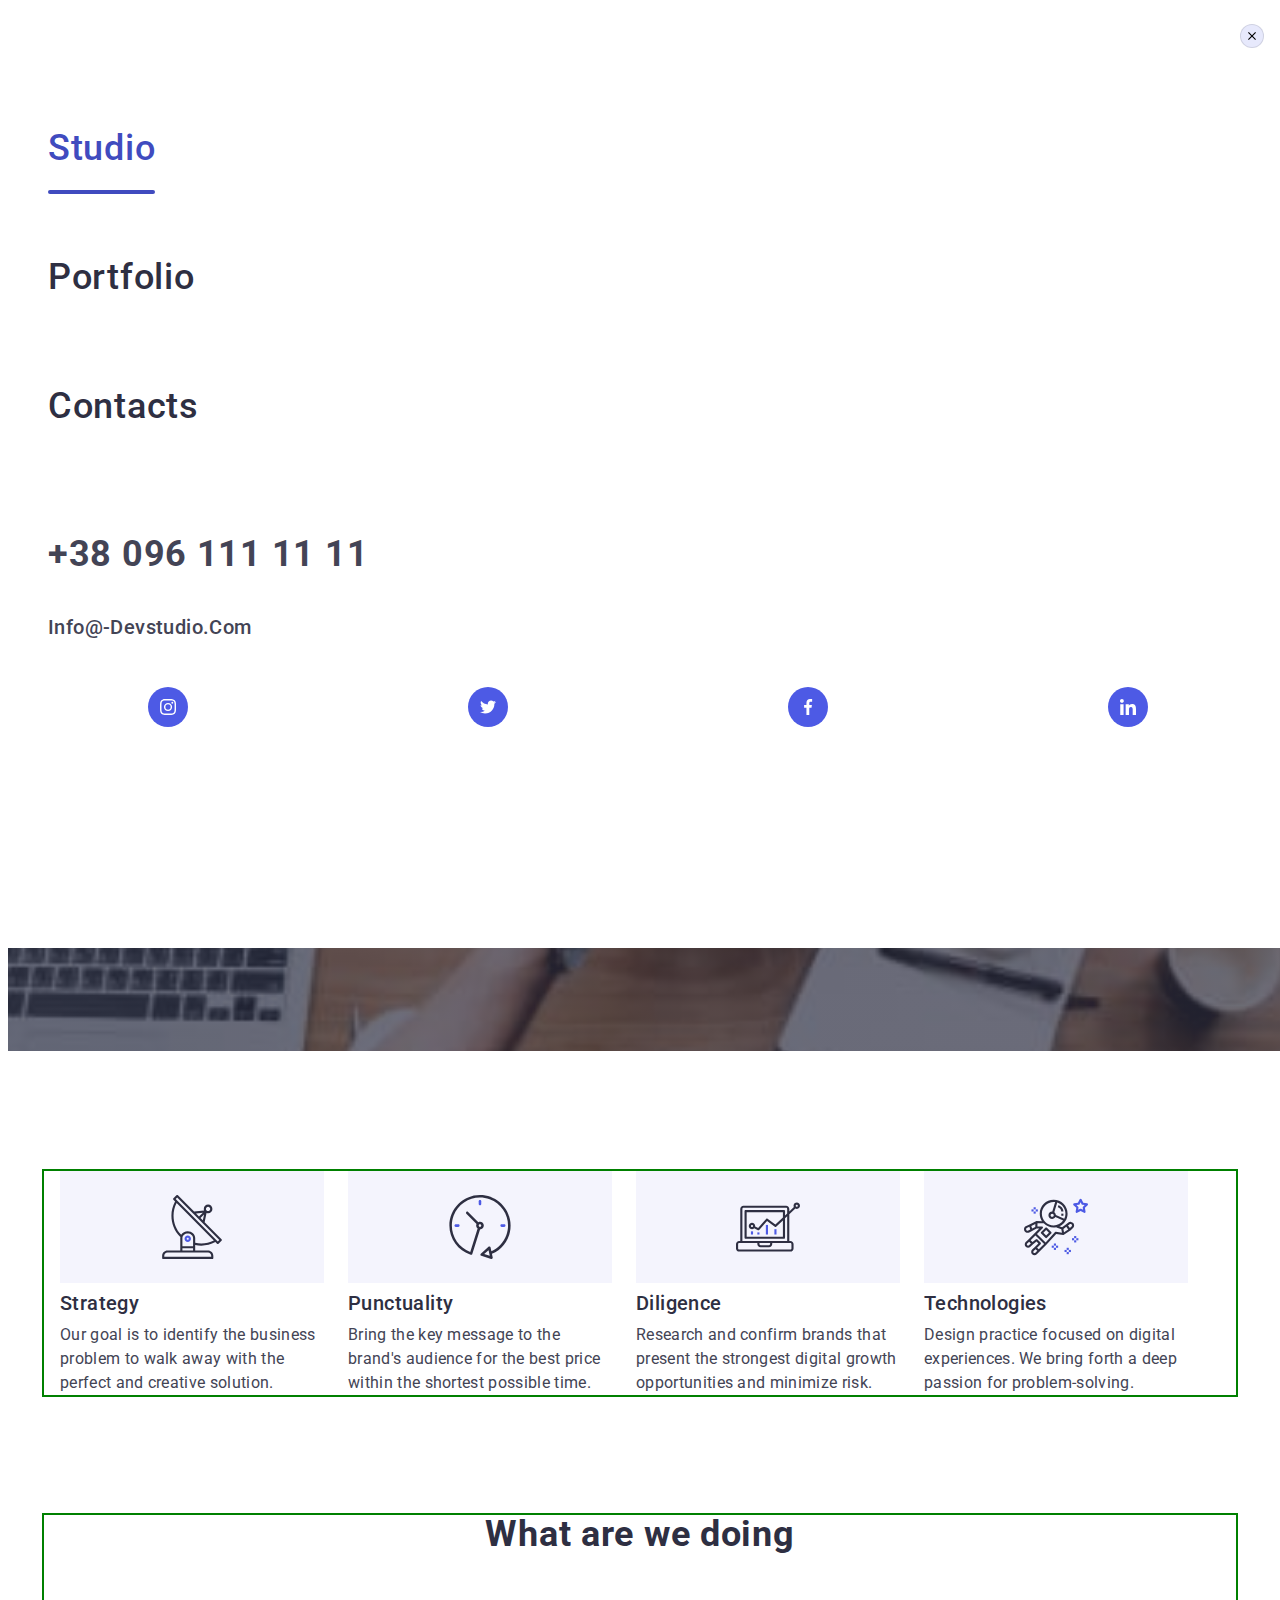
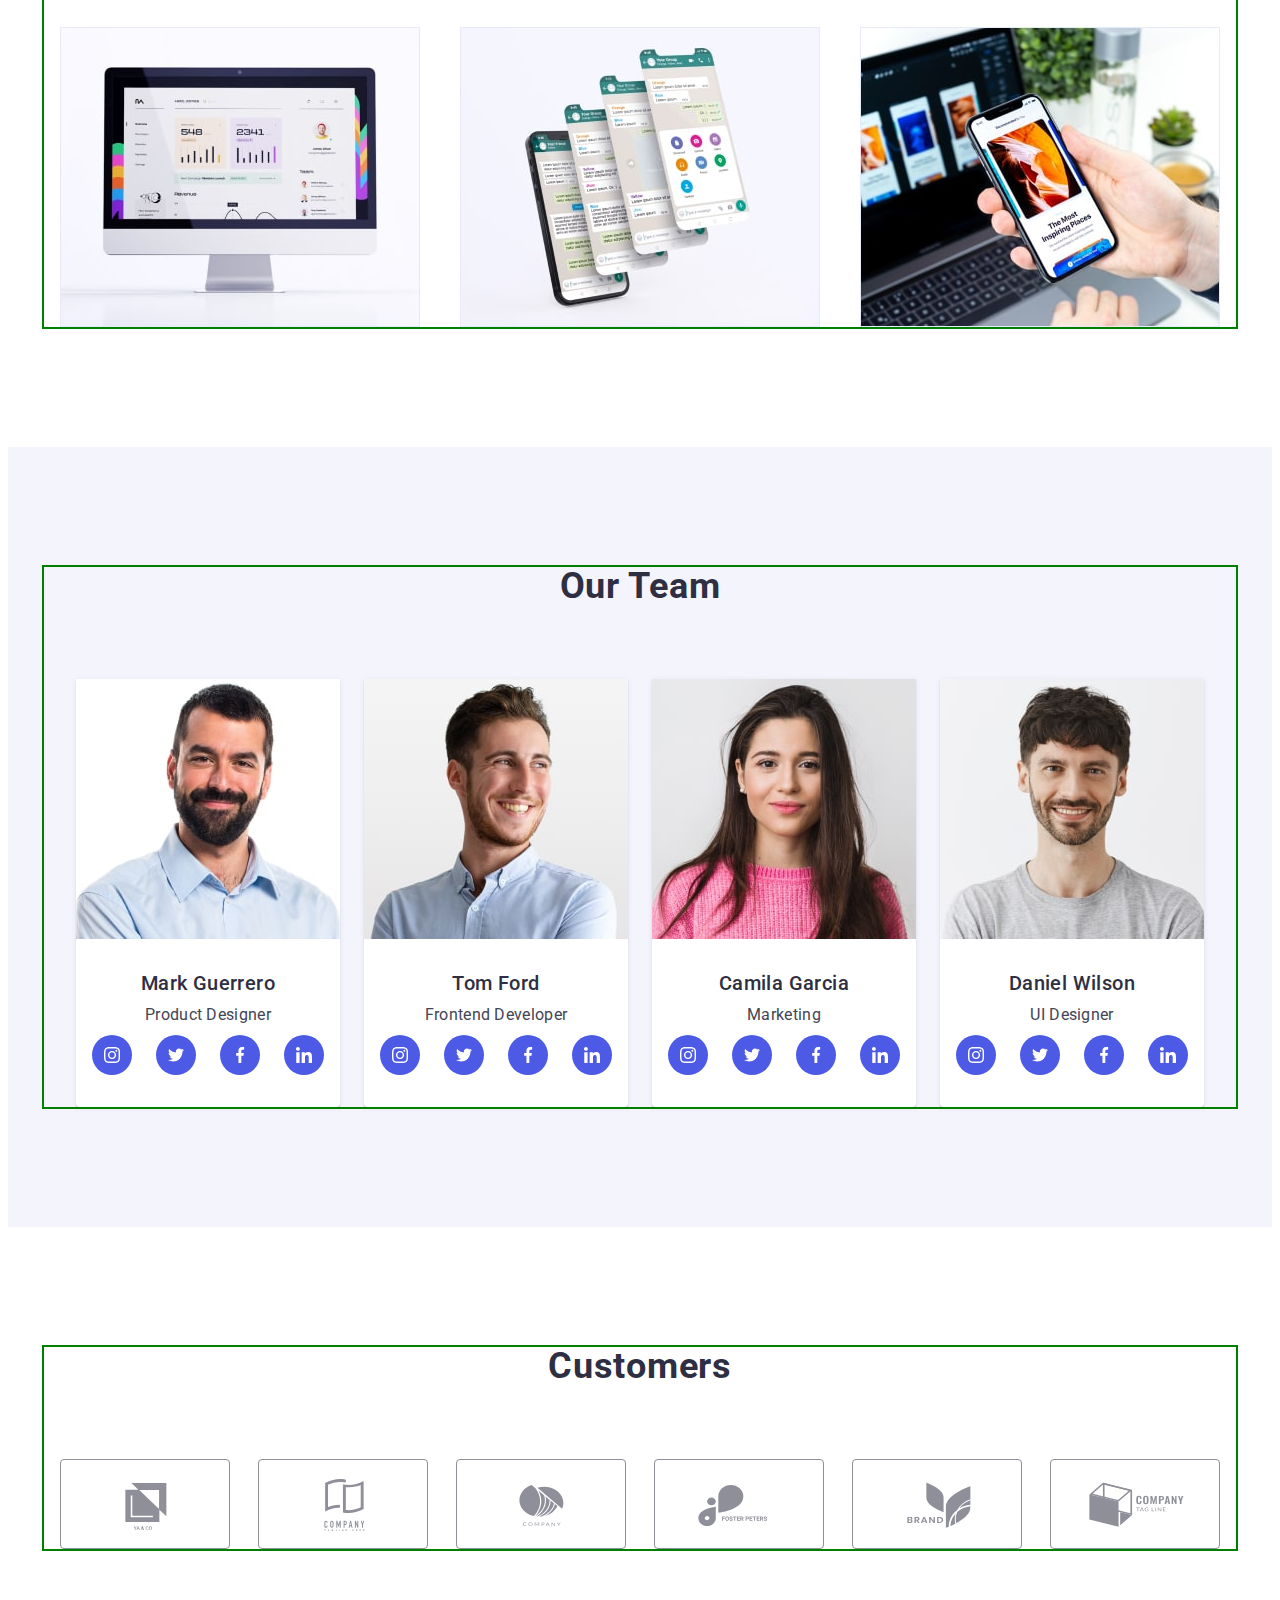
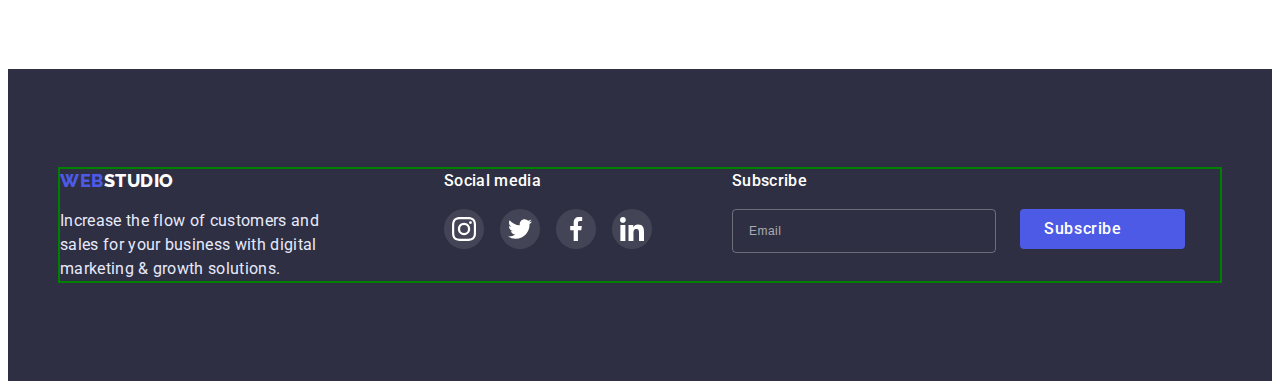
==== commit ba706e9a: "js open close menu" ====
--- a/index.html
+++ b/index.html
@@ -63,14 +63,14 @@
             </li>
           </ul>
         </address>
-        <button type="button" class="mobile-menu">
+        <button type="button" class="mobile-menu" data-menu-open>
           <svg class="mobile-menu-icon" width="47" height="32">
             <use href="./img/symbol-defs.svg#icon-menu-open-mobile-icon"></use>
           </svg>
         </button>
       </div>
-      <div class="header-menu menu-container">
-        <button type="button" class="header-menu-close" data-modal-close>
+      <div class="header-menu menu-container" data-menu>
+        <button type="button" class="header-menu-close" data-menu-close>
           <svg class="icon-close" width="8" height="8">
             <use href="./img/sym-defs-modal.svg#icon-close_passive"></use>
           </svg>
@@ -634,5 +634,6 @@
       </div>
     </div>
     <script src="./js/modal.js"></script>
+    <script src="./js/menu.js"></script>
   </body>
 </html>
--- a/css/style.css
+++ b/css/style.css
@@ -242,7 +242,7 @@
   display: flex;
   flex-direction: column;
   align-items: flex-start;
-  margin-top: 284px;
+  margin-top: 84px;
   margin-left: 40px;
   gap: 40px;
 }
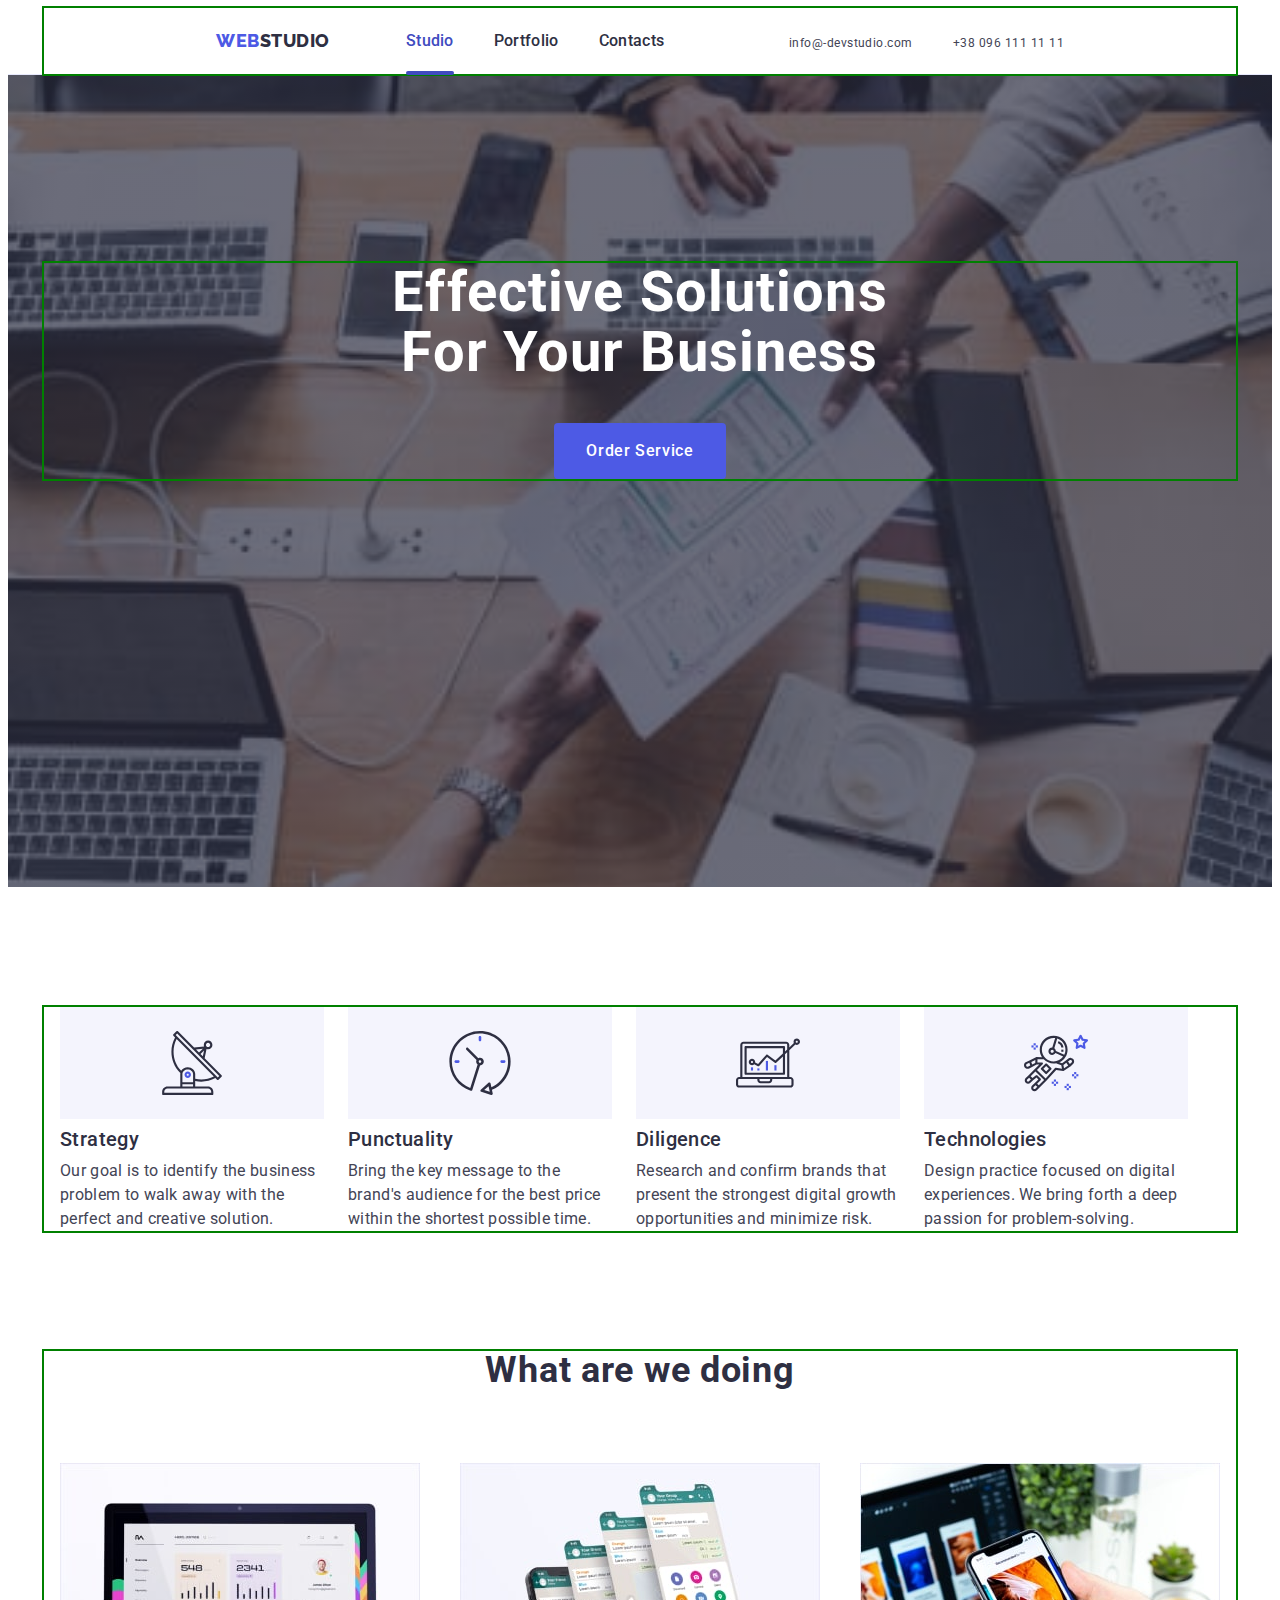
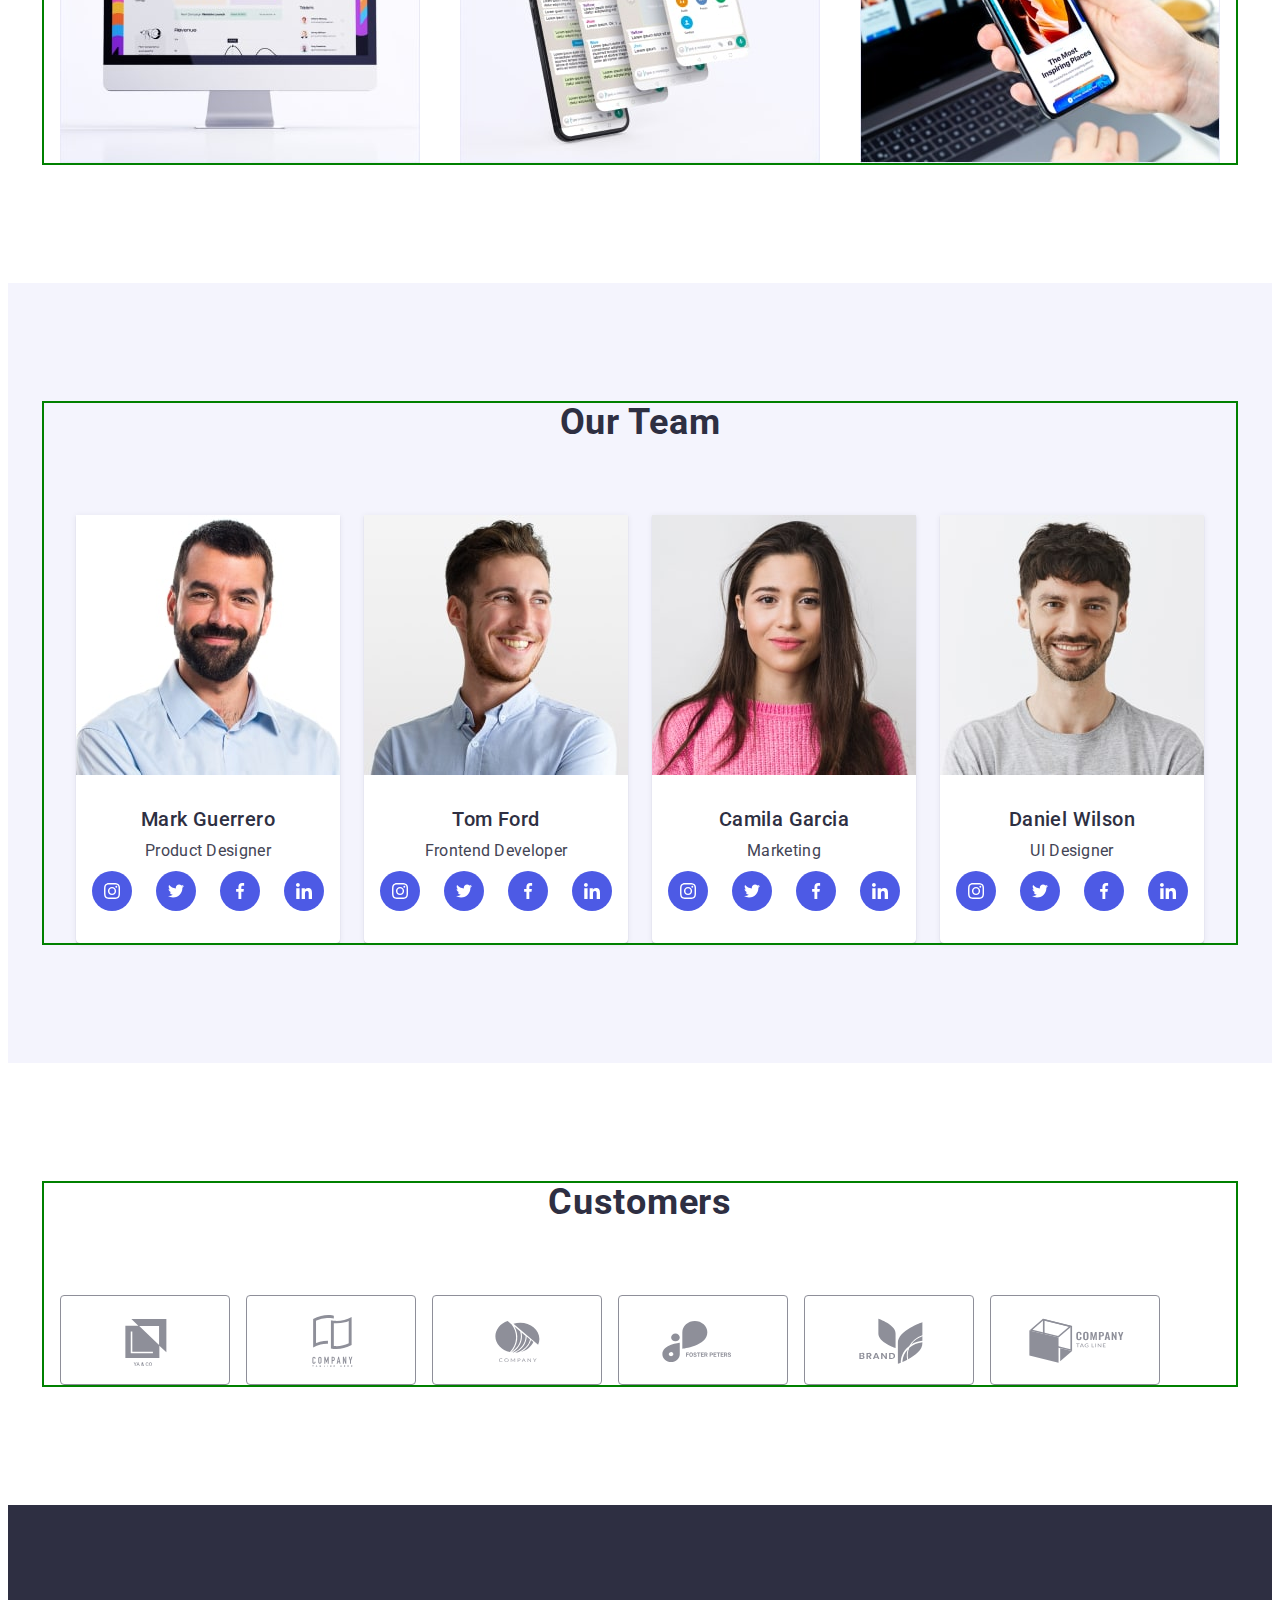
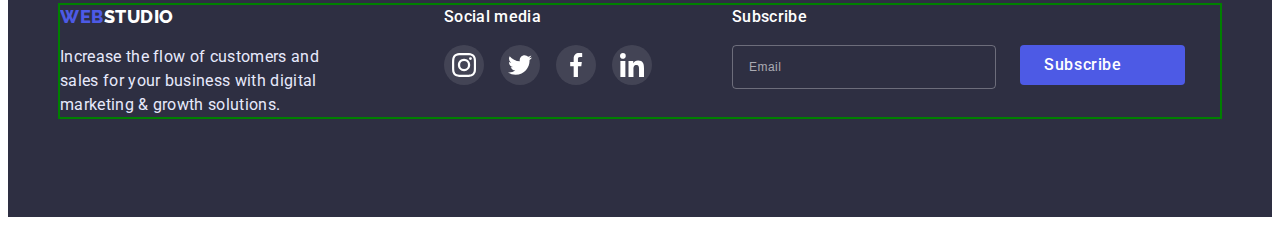
==== commit efcbcece: "after you but not to finish" ====
--- a/index.html
+++ b/index.html
@@ -78,13 +78,13 @@
         <div>
           <ul class="header-menu-list">
             <li class="header-menu-item">
-              <a href="./index.html" class="nav-link active">Studio</a>
+              <a href="./index.html" class="nav-link-menu">Studio</a>
             </li>
             <li class="header-menu-item">
-              <a href="./portfolio.html" class="nav-link">Portfolio</a>
+              <a href="./portfolio.html" class="nav-link-menu">Portfolio</a>
             </li>
             <li class="header-menu-item">
-              <a href="./index.html" class="nav-link">Contacts</a>
+              <a href="./index.html" class="nav-link-menu">Contacts</a>
             </li>
           </ul>
         </div>
@@ -599,38 +599,6 @@
           </div>
           <button type="submit" class="modal-submit">Send</button>
         </form>
-        <!-- <form action="" class="modal-forms">
-          <fieldset class="modal-data-group">
-            <legend>
-            </legend>
-          <lable class="modal-lable-name">
-            Name
-            <input type="text" class="modal-input-name">
-          </lable>
-          <lable class="modal-lable-phone">
-            Phone
-            <input type="tel" class="modal-input-phone">
-          </lable>
-          <lable class="modal-lable-mail">
-            Email
-            <input type="email" class="modal-input-mail">
-          </lable>
-          <lable class="modal-lable-comment">
-            Comment
-            <input type="textarea" class="modal-input-comment">
-          </fieldset>
-          <fieldset class="modal-data-check">
-            <legend class="Policy">
-              I accept the terms and conditions of the
-              <span class="policy-link">
-                <a href="./index.html" class="policy-link-data"> Privacy Policy</a>
-              </span>
-            </legend>
-          <lable class="modal-lable-checkbox">
-            <input type="checkbox" class="checkbox">
-          </lable>
-          </fieldset>
-        </form> -->
       </div>
     </div>
     <script src="./js/modal.js"></script>
--- a/css/style.css
+++ b/css/style.css
@@ -75,12 +75,15 @@
 
 /* ---------------- header -------------------------------------- */
 .header {
+  width: 100%;
   border-bottom: 1px solid var(--footer-text);
 }
 .header-container {
   display: flex;
   justify-content: space-between;
   align-items: center;
+  padding-top: 24px;
+  padding-bottom: 24px;
 }
 .header-nav > .header-list {
   display: none;
@@ -232,10 +235,17 @@
   letter-spacing: 0.02em;
   text-transform: capitalize;
 }
-.nav-link {
-}
-.active {
-}
+.nav-link-menu {
+  list-style: none;
+  text-decoration: none;
+  font-weight: 700;
+  font-size: 36px;
+  line-height: 1.11;
+  letter-spacing: 0.02em;
+  text-transform: capitalize;
+  color: var(--footer-nav-color);
+}
+
 .menu-contacts {
   list-style: none;
   text-decoration: none;
@@ -250,6 +260,9 @@
   list-style: none;
   text-decoration: none;
   width: 100%;
+}
+.menu-contacts:first-child {
+  color: var(--accent-button);
 }
 .menu-contacts-link {
   text-decoration: none;
@@ -534,7 +547,7 @@
 /* -------------------------- Hero ------------------------------------ */
 
 .hero {
-  width: 428px;
+  min-width: 428px;
   height: 432px;
   margin-left: auto;
   margin-right: auto;
@@ -628,6 +641,7 @@
 /* ------------ services ----------- */
 
 .services {
+  display: none;
   padding-bottom: 120px;
 }
 .title {
@@ -729,6 +743,7 @@
   padding-bottom: 96px;
 }
 .customers-list {
+  max-width: 396px;
   display: flex;
   flex-wrap: wrap;
   row-gap: 72px;
@@ -776,8 +791,8 @@
   left: 50%;
   transform: translate(-50%, -50%) scale(1);
   transition: transform 250ms cubic-bezier(0.32, 0, 0.67, 0);
-  width: 408px;
-  height: 584px;
+  width: 392px;
+  height: 586px;
   background-color: var(--modal-background);
   border-radius: 4px;
   padding: 72px 24px 24px 24px;
@@ -830,7 +845,7 @@
 .modal-label {
   display: block;
 }
-.modal-lable,
+.modal-label,
 .modal-comment {
   font-size: 12px;
   line-height: 1.17;
@@ -939,6 +954,7 @@
   border-radius: 4px;
   display: block;
   margin: 0 auto;
+  margin-top: 24px;
   box-shadow: 0px 4px 4px rgba(0, 0, 0, 0.15);
   text-align: center;
   /* margin-bottom: 24px; */
@@ -995,14 +1011,46 @@
   .container {
     max-width: 768px;
   }
+  .header-container {
+    flex-direction: row;
+    padding: 0 16px;
+  }
+  .header-nav {
+    display: flex;
+    flex-direction: row;
+    align-items: center;
+  }
   .header-nav > .header-list {
     display: block;
     display: flex;
     align-items: center;
     justify-content: space-between;
   }
+  .logo {
+    margin-right: 0;
+  }
+  .header-list {
+    margin-left: 120px;
+  }
   address {
     display: block;
+  }
+  .contacts {
+    flex-direction: column;
+    align-items: flex-end;
+  }
+  .contacts-link {
+    font-size: 12px;
+    line-height: 1.17;
+    letter-spacing: 0.04em;
+  }
+  .contacts-mail {
+    margin-right: 0;
+  }
+  .header-menu,
+  .menu-container,
+  .mobile-menu {
+    display: none;
   }
   /* hero */
   .hero {
@@ -1077,6 +1125,10 @@
   .team-item {
     margin: 0;
   }
+  .modal {
+    width: 408px;
+    height: 586px;
+  }
   /* footer */
   .footer {
     padding-top: 96px;
@@ -1120,6 +1172,39 @@
   .container {
     max-width: 1160px;
   }
+  .header-container {
+    flex-direction: row;
+    padding: 0 16px;
+  }
+
+  .header-nav > .header-list {
+    display: block;
+    display: flex;
+    align-items: center;
+    justify-content: space-between;
+  }
+  .logo {
+    margin-left: 156px;
+  }
+  .header-list {
+    margin-left: 76px;
+  }
+  address {
+    display: block;
+  }
+  .contacts {
+    flex-direction: row;
+    align-items: flex-end;
+    margin-right: 156px;
+  }
+  .contacts-link {
+    font-size: 12px;
+    line-height: 1.17;
+    letter-spacing: 0.04em;
+  }
+  .contacts-mail {
+    margin-right: 40px;
+  }
   .header-nav {
     display: block;
     display: flex;
@@ -1131,8 +1216,7 @@
   }
   /* hero */
   .hero {
-    width: 1440px;
-    height: 600px;
+    max-width: 1440px;
     margin-left: auto;
     margin-right: auto;
     background-image: linear-gradient(
@@ -1212,6 +1296,7 @@
     padding-bottom: 120px;
   }
   .customers-list {
+    flex-wrap: nowrap;
     justify-content: space-between;
   }
   .cust-beauty {
@@ -1246,4 +1331,8 @@
   .footer-text {
     font-size: 16px;
   }
-}
+  .modal {
+    width: 408px;
+    height: 584px;
+  }
+}
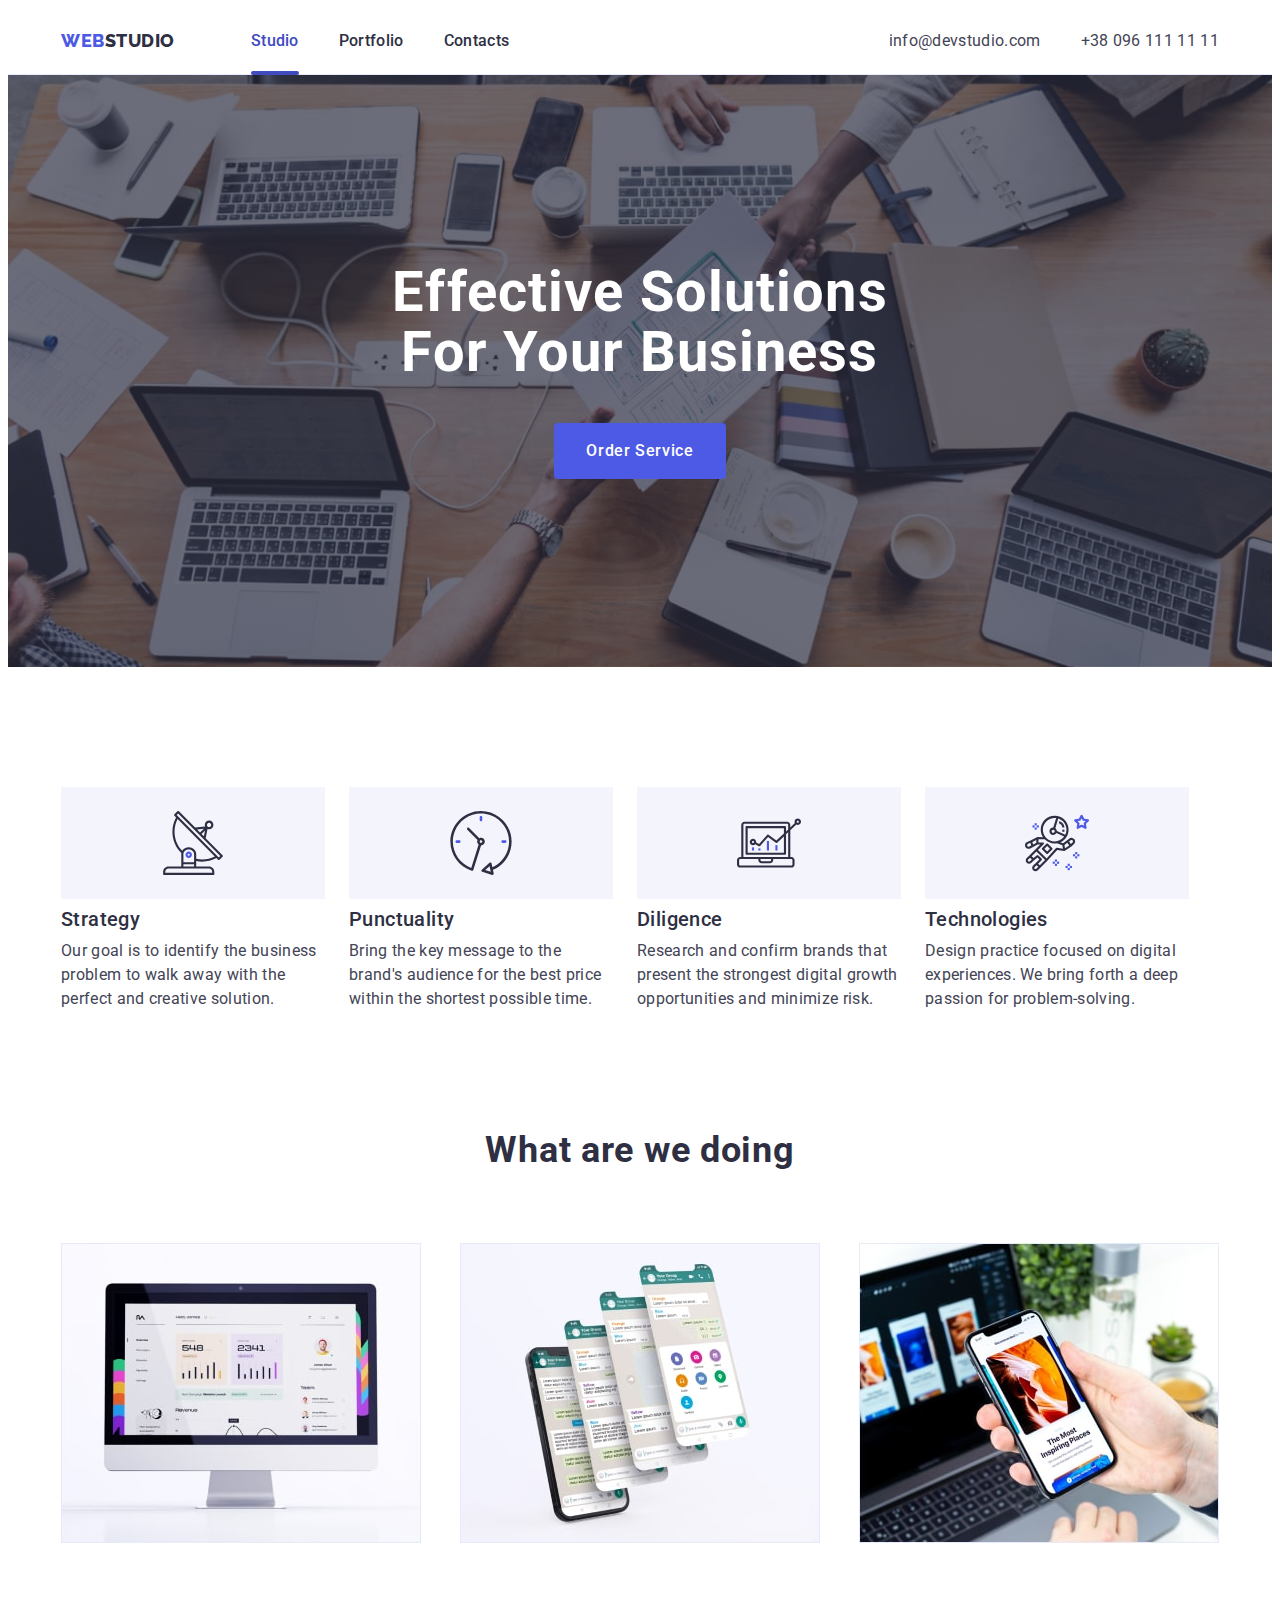
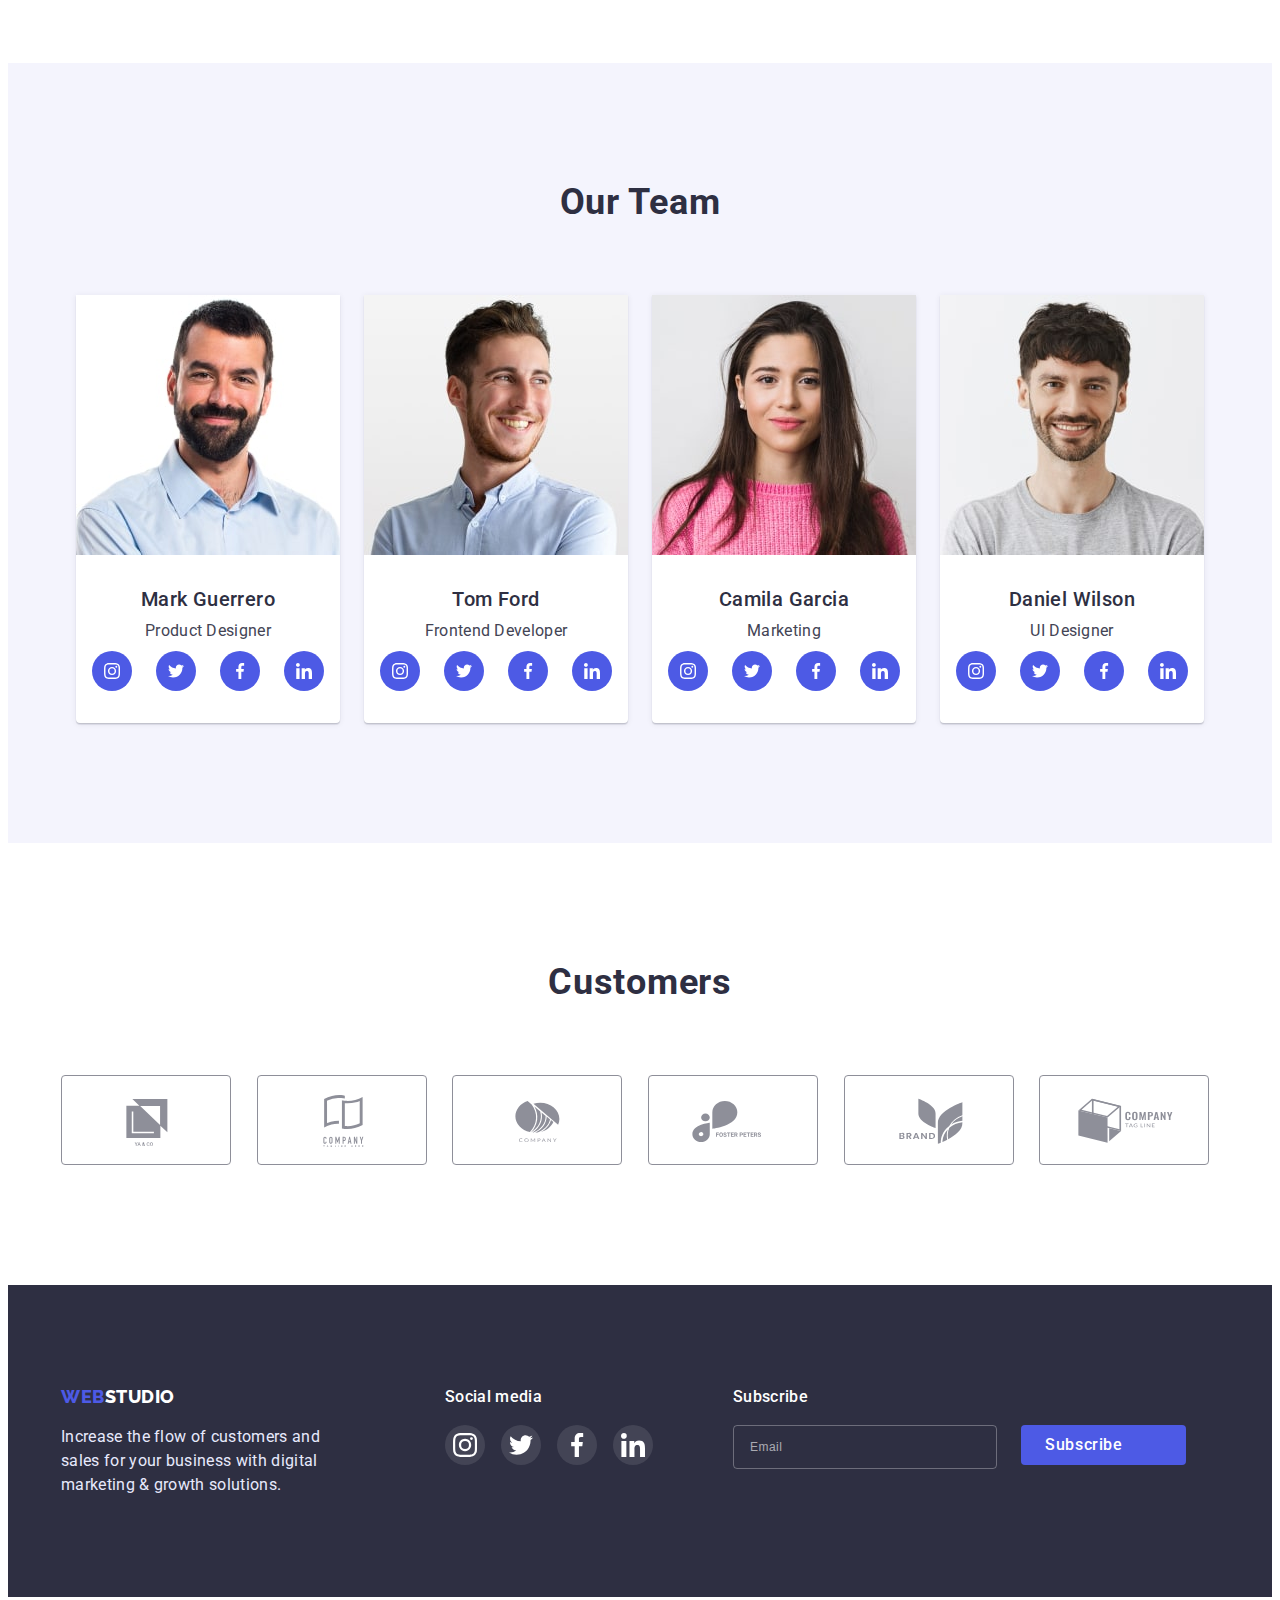
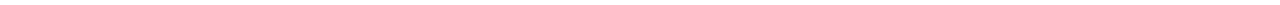
==== commit 9d63622f: "vsyooo" ====
--- a/index.html
+++ b/index.html
@@ -53,7 +53,7 @@
               <a
                 href="mailto:info@devstudio.com"
                 class="contacts-link contacts-mail"
-                >info@-devstudio.com</a
+                >info@devstudio.com</a
               >
             </li>
             <li class="contacts-item">
@@ -69,7 +69,7 @@
           </svg>
         </button>
       </div>
-      <div class="header-menu menu-container" data-menu>
+      <div class="header-menu is-hidden menu-container" data-menu>
         <button type="button" class="header-menu-close" data-menu-close>
           <svg class="icon-close" width="8" height="8">
             <use href="./img/sym-defs-modal.svg#icon-close_passive"></use>
@@ -84,14 +84,18 @@
               <a href="./portfolio.html" class="nav-link-menu">Portfolio</a>
             </li>
             <li class="header-menu-item">
-              <a href="./index.html" class="nav-link-menu">Contacts</a>
+              <a href="./index.html" class="nav-link-menu menu-color-contacts"
+                >Contacts</a
+              >
             </li>
           </ul>
         </div>
         <div>
           <ul class="menu-contacts">
             <li class="menu-contacts-item">
-              <a href="tel:+380961111111" class="menu-contacts-link"
+              <a
+                href="tel:+380961111111"
+                class="menu-contacts-link menu-color-contacts"
                 >+38 096 111 11 11</a
               >
             </li>
@@ -99,7 +103,7 @@
               <a
                 href="mailto:info@devstudio.com"
                 class="menu-contacts-link menu-contacts-mail"
-                >info@-devstudio.com</a
+                >info@devstudio.com</a
               >
             </li>
           </ul>
--- a/css/style.css
+++ b/css/style.css
@@ -59,7 +59,7 @@
   padding-left: 16px;
   padding-right: 16px;
   margin: 0 auto;
-  outline: 2px solid green;
+  /* outline: 2px solid green; */
 }
 .section {
   padding-top: 120px;
@@ -166,6 +166,7 @@
 }
 .contacts-mail {
   margin-right: 40px;
+  text-transform: lowercase;
 }
 /* ------------------- mobile menu ------------ */
 .mobile-menu {
@@ -189,6 +190,7 @@
   background-color: var(--color-special-light);
   position: fixed;
   top: 0;
+  z-index: 1;
   padding-top: 24px;
   padding-bottom: 24px;
 }
@@ -261,9 +263,7 @@
   text-decoration: none;
   width: 100%;
 }
-.menu-contacts:first-child {
-  color: var(--accent-button);
-}
+
 .menu-contacts-link {
   text-decoration: none;
   color: var(--contacts-color);
@@ -274,11 +274,15 @@
   text-transform: capitalize;
   transition: color 250ms cubic-bezier(0.32, 0, 0.67, 0);
 }
+.menu-color-contacts {
+  color: var(--accent-button);
+}
 .menu-contacts-mail {
   font-weight: 500;
   font-size: 20px;
   line-height: 1.2;
   letter-spacing: 0.02em;
+  text-transform: lowercase;
 }
 .contacts-link {
 }
@@ -463,6 +467,7 @@
   gap: 24px;
   margin-bottom: 72px;
   justify-content: center;
+  flex-wrap: wrap;
 }
 .filter-btn {
   font-family: "Roboto", sans-serif;
@@ -547,8 +552,6 @@
 /* -------------------------- Hero ------------------------------------ */
 
 .hero {
-  min-width: 428px;
-  height: 432px;
   margin-left: auto;
   margin-right: auto;
   background-image: linear-gradient(
@@ -582,7 +585,7 @@
   line-height: 1.11;
   letter-spacing: 0.02em;
   color: var(--color-special-light);
-  width: 320px;
+  width: 100%;
   text-align: center;
   text-transform: capitalize;
   margin-left: auto;
@@ -743,7 +746,6 @@
   padding-bottom: 96px;
 }
 .customers-list {
-  max-width: 396px;
   display: flex;
   flex-wrap: wrap;
   row-gap: 72px;
@@ -752,8 +754,11 @@
   text-decoration: none;
   justify-content: center;
 }
+.customers-item {
+  width: calc((100% - 16px) / 2);
+}
 .cust-beauty {
-  width: 190px;
+  width: 100%;
   height: 88px;
   display: flex;
   justify-content: center;
@@ -791,8 +796,8 @@
   left: 50%;
   transform: translate(-50%, -50%) scale(1);
   transition: transform 250ms cubic-bezier(0.32, 0, 0.67, 0);
-  width: 392px;
-  height: 586px;
+  width: 100%;
+  height: auto;
   background-color: var(--modal-background);
   border-radius: 4px;
   padding: 72px 24px 24px 24px;
@@ -992,9 +997,9 @@
 .modal-check:focus + .policy-text span {
   border-color: var(--logo-iris);
 }
-@media screen and (min-width: 480px) {
+@media screen and (min-width: 479px) {
   .container {
-    max-width: 460px;
+    width: 460px;
   }
   .header-nav > .header-list {
     display: none;
@@ -1005,11 +1010,20 @@
   .services {
     display: none;
   }
+  .hero-title {
+    width: 100%;
+  }
+  .customers-item {
+    width: calc((100% - 16px) / 2);
+  }
+  .cust-beauty {
+    width: 100%;
+  }
 }
 
 @media screen and (min-width: 768px) {
   .container {
-    max-width: 768px;
+    width: 768px;
   }
   .header-container {
     flex-direction: row;
@@ -1054,8 +1068,6 @@
   }
   /* hero */
   .hero {
-    min-width: 768px;
-    height: 436px;
     background-image: linear-gradient(
         0deg,
         rgba(46, 47, 66, 0.7),
@@ -1099,15 +1111,17 @@
   }
   /* customers tablet */
   .transform-version {
-    max-width: 584px;
+    width: 584px;
   }
 
   .customers-list {
-    min-width: 552px;
+    width: 100%;
+  }
+  .customers-item {
+    width: calc((100% - 32px) / 3);
   }
   .cust-beauty {
-    width: 168px;
-    height: 88px;
+    width: 100%;
   }
   /* team tablet */
   .team {
@@ -1168,9 +1182,11 @@
   }
 }
 
-@media screen and (min-width: 1199px) {
+@media screen and (min-width: 1200px) {
   .container {
-    max-width: 1160px;
+    width: 1158px;
+    margin: 0 auto;
+    padding: 0 15px;
   }
   .header-container {
     flex-direction: row;
@@ -1184,7 +1200,6 @@
     justify-content: space-between;
   }
   .logo {
-    margin-left: 156px;
   }
   .header-list {
     margin-left: 76px;
@@ -1195,12 +1210,11 @@
   .contacts {
     flex-direction: row;
     align-items: flex-end;
-    margin-right: 156px;
   }
   .contacts-link {
-    font-size: 12px;
+    font-size: 16px;
     line-height: 1.17;
-    letter-spacing: 0.04em;
+    letter-spacing: 0.02em;
   }
   .contacts-mail {
     margin-right: 40px;
@@ -1219,29 +1233,29 @@
     max-width: 1440px;
     margin-left: auto;
     margin-right: auto;
+    background-color: var(--footer-nav-color);
+    background-repeat: no-repeat;
+    background-size: cover;
+    background-position: center;
+    padding: 188px 0;
     background-image: linear-gradient(
         0deg,
         rgba(46, 47, 66, 0.7),
         rgba(46, 47, 66, 0.7)
       ),
-      url(../img/bg-mob-1.jpeg);
-    @media (min-device-pixel-ratio: 2),
-      (min-resolution: 192dpi),
-      (min-resolution: 2dppx) {
-      .hero {
-        background-image: linear-gradient(
-            0deg,
-            rgba(46, 47, 66, 0.7),
-            rgba(46, 47, 66, 0.7)
-          ),
-          url(../img/people-office-2x.jpeg);
-      }
+      url(../img/people-office.jpg);
+  }
+  @media (min-device-pixel-ratio: 2),
+    (min-resolution: 192dpi),
+    (min-resolution: 2dppx) {
+    .hero {
+      background-image: linear-gradient(
+          0deg,
+          rgba(46, 47, 66, 0.7),
+          rgba(46, 47, 66, 0.7)
+        ),
+        url(../img/people-office-2x.jpeg);
     }
-    background-color: var(--footer-nav-color);
-    background-repeat: no-repeat;
-    background-size: cover;
-    background-position: center;
-    padding: 188px 0;
   }
   /* features desk */
   .features-list {
